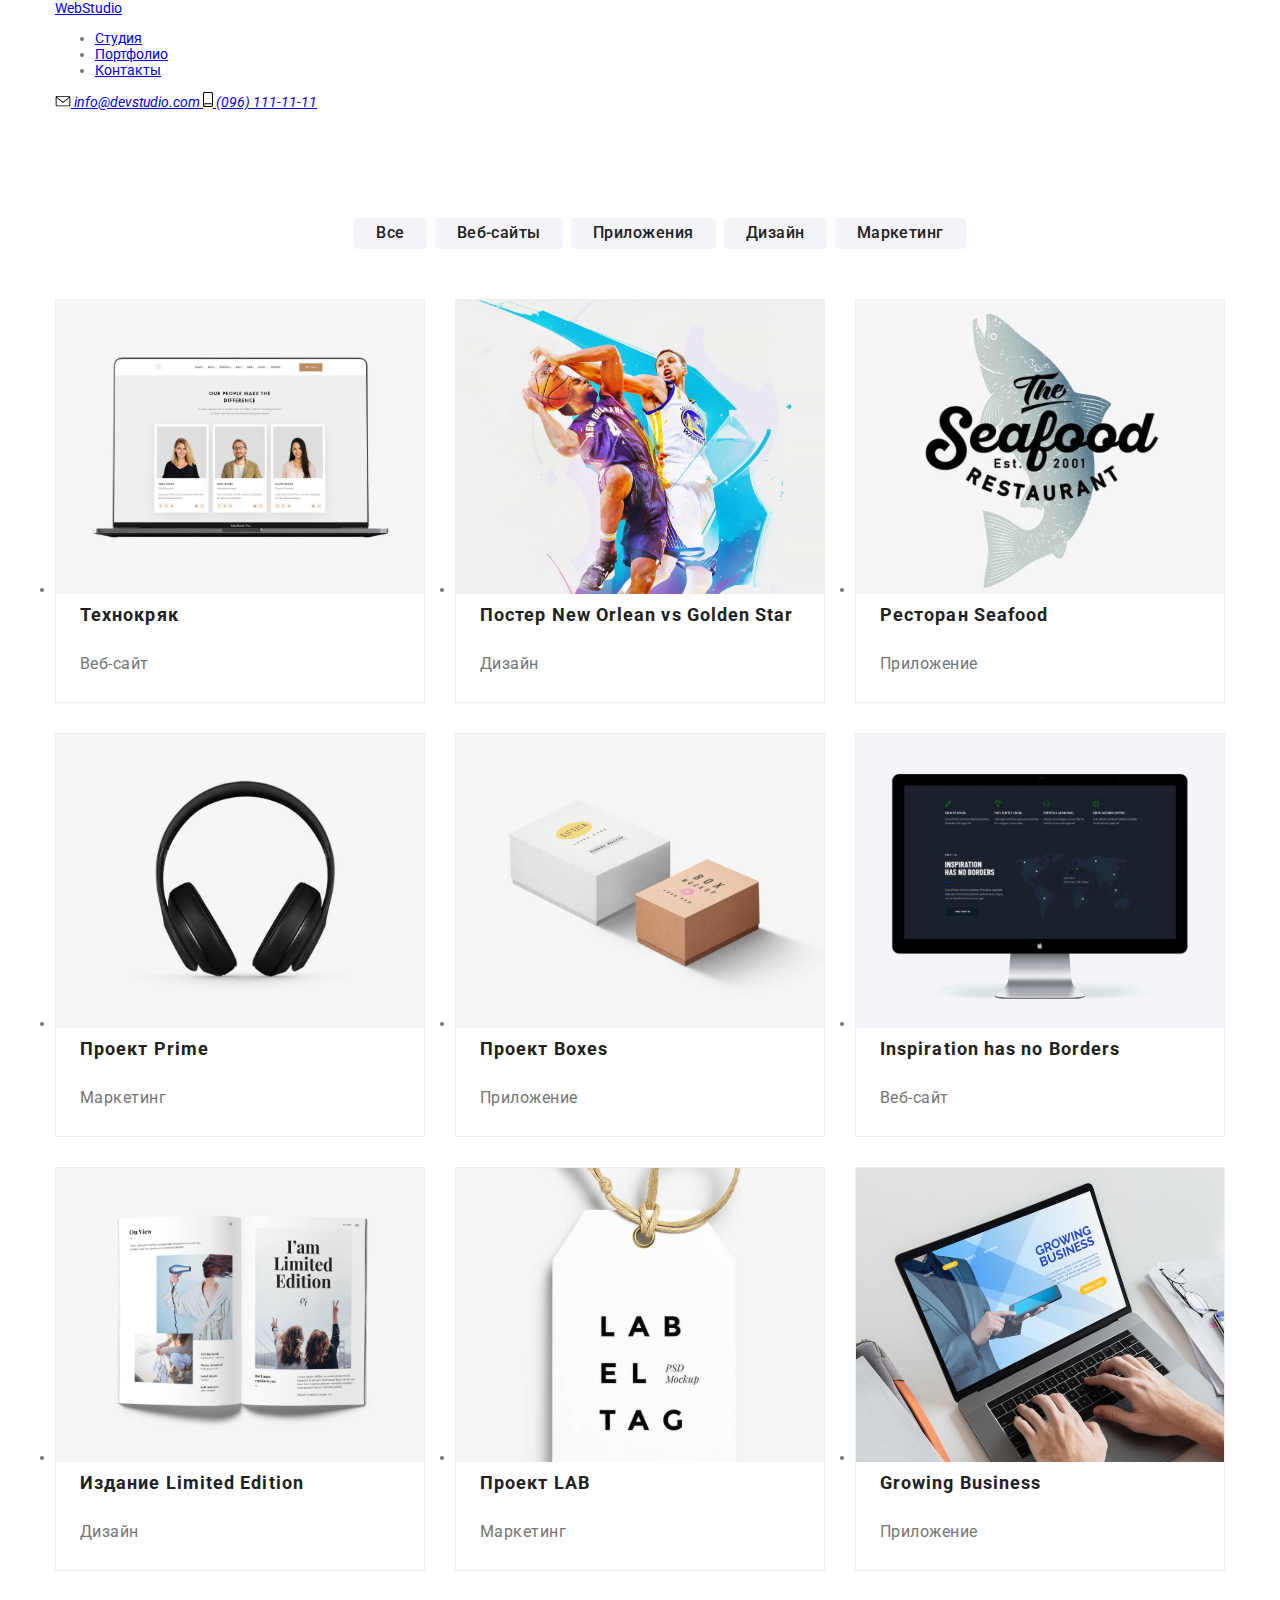
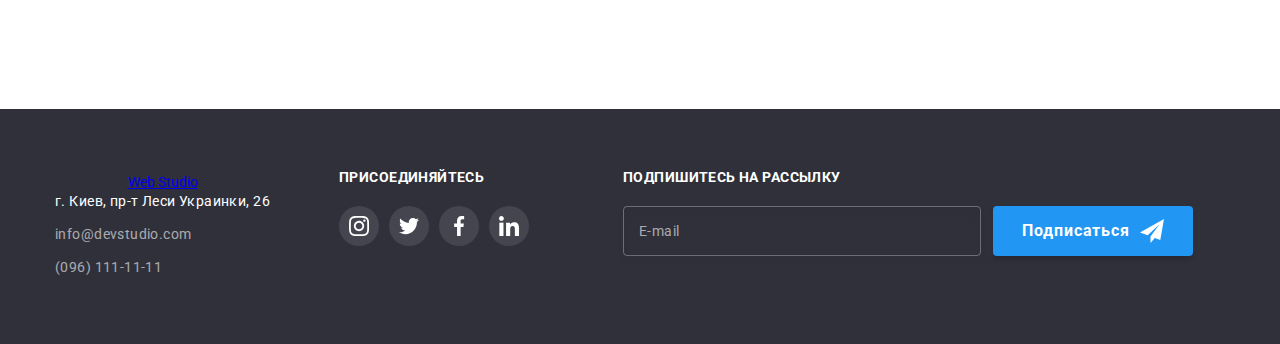
==== portfolio.html @ 99088b36 "homework 8" ====
<!DOCTYPE html>
<html lang="ru">
  <head>
    <meta charset="UTF-8" />
    <meta name="viewport" content="width=device-width, initial-scale=1.0" />
    <title lang="en">Web Studio</title>
    <link
      href="https://fonts.googleapis.com/css2?family=Raleway:wght@700&family=Roboto:wght@400;500;700;900&display=swap"
      rel="stylesheet"
    />
    <link rel="stylesheet" href="./css/normalize.css" />
    <link rel="stylesheet" href="./css/main.min.css" />
  </head>
  <body>
    <header class="header">
      <div class="container">
        <nav class="navigation">
          <a class="logo" href="./index.html" lang="en" aria-label="Логотип">
            <span class="logo-blue">Web</span>Studio
          </a>
          <ul class="navigation-list list">
            <li class="navigation-list-item">
              <a class="navigation-list-link link" href="./index.html"
                >Студия</a
              >
            </li>
            <li class="navigation-list-item">
              <a
                class="active navigation-list-link link"
                href="./portfolio.html"
                >Портфолио</a
              >
            </li>
            <li class="navigation-list-item">
              <a class="navigation-list-link link" href="#">Контакты</a>
            </li>
          </ul>
        </nav>
        <div class="header-utils">
          <address class="header-adress">
            <a class="header-email link" href="mailto:info@devstudio.com">
              <svg width="16" height="11">
                <use href="./img/sprite.svg#icon-email-hover"></use>
              </svg>
              info@devstudio.com
            </a>
            <a class="header-tel link" href="tel:+380961111111">
              <svg width="10" height="15">
                <use href="./img/sprite.svg#icon-smartphone"></use>
              </svg>
              (096) 111-11-11
            </a>
          </address>
        </div>
      </div>
    </header>
    <main>
      <section class="portfolio">
        <div class="container">
          <h1 hidden>Портфолио</h1>
          <ul class="button-portfolio-list">
            <li>
              <button class="button-portfolio" type="button">
                Все
              </button>
            </li>
            <li>
              <button class="button-portfolio" type="button">Веб-сайты</button>
            </li>
            <li>
              <button class="button-portfolio" type="button">Приложения</button>
            </li>
            <li>
              <button class="button-portfolio" type="button">Дизайн</button>
            </li>
            <li>
              <button class="button-portfolio" type="button">Маркетинг</button>
            </li>
          </ul>

          <!--Контентное изображение-->
          <ul class="portfolio-list list">
            <li>
              <a class="portfolio-item" href="">
                <div class="portfolio-item-img">
                  <img
                    src="./img/Portfolio_project/project_1.svg"
                    alt="Технокряк"
                  />
                  <div class="portfoli-item-text">
                    <p>
                      Технокряк это современная площадка распространения
                      коронавируса. Компании используют эту платформу для
                      цифрового шпионажа и атак на защищённые сервера
                      конкурентов.
                    </p>
                  </div>
                </div>
                <h2 class="portfolio-item-title">Технокряк</h2>
                <p class="portfoli-item-theme">Веб-сайт</p>
              </a>
            </li>
            <li>
              <a class="portfolio-item" href="">
                <div class="portfolio-item-img">
                  <img
                    src="./img/Portfolio_project/project_2.svg"
                    alt="Постер New Orlean vs Golden Star"
                  />
                  <div class="portfoli-item-text">
                    <p>
                      Lorem ipsum dolor sit amet consectetur adipisicing elit.
                      Quasi magnam autem minus, cumque saepe quibusdam
                      dignissimos esse necessitatibus id, minima eligendi?
                      Similique minima laudantium perferendis praesentium
                      accusantium animi repellat libero!
                    </p>
                  </div>
                </div>
                <h2 class="portfolio-item-title">
                  Постер <span lang="en">New Orlean vs Golden Star</span>
                </h2>
                <p class="portfoli-item-theme">Дизайн</p>
              </a>
            </li>
            <li>
              <a class="portfolio-item" href="">
                <div class="portfolio-item-img">
                  <img
                    src="./img/Portfolio_project/project_3.svg"
                    alt="Ресторан Seafood"
                  />
                  <div class="portfoli-item-text">
                    <p>
                      Lorem ipsum dolor sit amet consectetur adipisicing elit.
                      Culpa doloremque eos commodi accusantium. Accusantium
                      dignissimos, libero error incidunt, amet quae obcaecati
                      suscipit ex, doloribus earum voluptatibus alias ipsa
                      exercitationem tempore?
                    </p>
                  </div>
                </div>
                <h2 class="portfolio-item-title">
                  Ресторан <span lang="en">Seafood</span>
                </h2>
                <p class="portfoli-item-theme">Приложение</p>
              </a>
            </li>
            <li>
              <a class="portfolio-item" href="">
                <div class="portfolio-item-img">
                  <img
                    src="./img/Portfolio_project/project_4.svg"
                    alt="Проект Prime"
                  />
                  <div class="portfoli-item-text">
                    <p>
                      Lorem ipsum dolor sit amet consectetur adipisicing elit.
                      Culpa doloremque eos commodi accusantium. Accusantium
                      dignissimos, libero error incidunt, amet quae obcaecati
                      suscipit ex, doloribus earum voluptatibus alias ipsa
                      exercitationem tempore?
                    </p>
                  </div>
                </div>
                <h2 class="portfolio-item-title">
                  Проект <span lang="en">Prime</span>
                </h2>
                <p class="portfoli-item-theme">Маркетинг</p>
              </a>
            </li>
            <li>
              <a class="portfolio-item" href="">
                <div class="portfolio-item-img">
                  <img
                    src="./img/Portfolio_project/project_5.svg"
                    alt="Проект Boxes"
                  />
                  <div class="portfoli-item-text">
                    <p>
                      Lorem ipsum dolor sit amet consectetur adipisicing elit.
                      Culpa doloremque eos commodi accusantium. Accusantium
                      dignissimos, libero error incidunt, amet quae obcaecati
                      suscipit ex, doloribus earum voluptatibus alias ipsa
                      exercitationem tempore?
                    </p>
                  </div>
                </div>
                <h2 class="portfolio-item-title">
                  Проект <span lang="en">Boxes</span>
                </h2>
                <p class="portfoli-item-theme">Приложение</p>
              </a>
            </li>

            <li>
              <a class="portfolio-item" href="">
                <div class="portfolio-item-img">
                  <img
                    src="./img/Portfolio_project/project_6.svg"
                    alt="Inspiration has no Borders"
                  />
                  <div class="portfoli-item-text">
                    <p>
                      Lorem ipsum dolor sit amet consectetur adipisicing elit.
                      Culpa doloremque eos commodi accusantium. Accusantium
                      dignissimos, libero error incidunt, amet quae obcaecati
                      suscipit ex, doloribus earum voluptatibus alias ipsa
                      exercitationem tempore?
                    </p>
                  </div>
                </div>
                <h2 class="portfolio-item-title">
                  <span lang="en">Inspiration has no Borders</span>
                </h2>
                <p class="portfoli-item-theme">Веб-сайт</p>
              </a>
            </li>
            <li>
              <a class="portfolio-item" href="">
                <div class="portfolio-item-img">
                  <img
                    src="./img/Portfolio_project/project_7.svg"
                    alt="Издание Limited Edition"
                  />
                  <div class="portfoli-item-text">
                    <p>
                      Lorem ipsum dolor sit amet consectetur adipisicing elit.
                      Culpa doloremque eos commodi accusantium. Accusantium
                      dignissimos, libero error incidunt, amet quae obcaecati
                      suscipit ex, doloribus earum voluptatibus alias ipsa
                      exercitationem tempore?
                    </p>
                  </div>
                </div>
                <h2 class="portfolio-item-title">
                  Издание <span lang="en">Limited Edition</span>
                </h2>
                <p class="portfoli-item-theme">Дизайн</p>
              </a>
            </li>
            <li>
              <a class="portfolio-item" href="">
                <div class="portfolio-item-img">
                  <img
                    src="./img/Portfolio_project/project_8.svg"
                    alt="Проект LAB"
                  />
                  <div class="portfoli-item-text">
                    <p>
                      Lorem ipsum dolor sit amet consectetur adipisicing elit.
                      Culpa doloremque eos commodi accusantium. Accusantium
                      dignissimos, libero error incidunt, amet quae obcaecati
                      suscipit ex, doloribus earum voluptatibus alias ipsa
                      exercitationem tempore?
                    </p>
                  </div>
                </div>
                <h2 class="portfolio-item-title">
                  Проект <span lang="en">LAB</span>
                </h2>
                <p class="portfoli-item-theme">Маркетинг</p>
              </a>
            </li>
            <li>
              <a class="portfolio-item" href="">
                <div class="portfolio-item-img">
                  <img
                    src="./img/Portfolio_project/project_9.svg"
                    alt="Growing Business"
                  />
                  <div class="portfoli-item-text">
                    <p>
                      Lorem ipsum dolor sit amet consectetur adipisicing elit.
                      Culpa doloremque eos commodi accusantium. Accusantium
                      dignissimos, libero error incidunt, amet quae obcaecati
                      suscipit ex, doloribus earum voluptatibus alias ipsa
                      exercitationem tempore?
                    </p>
                  </div>
                </div>
                <h2 class="portfolio-item-title">
                  <span lang="en">Growing Business</span>
                </h2>
                <p class="portfoli-item-theme">Приложение</p>
              </a>
            </li>
          </ul>
        </div>
      </section>
    </main>
    <footer class="footer">
      <div class="footer-wrap">
        <div class="footer-list">
          <a class="logo logo-footer" href="/" lang="en"
            ><span class="logo-blue">Web</span> Studio</a
          >
          <address>
            <p class="footer-adress">г. Киев, пр-т Леси Украинки, 26</p>
            <a class="footer-email" href="mailto:info@devstudio.com"
              >info@devstudio.com</a
            >
            <a class="footer-tel" href="tel:+380961111111">(096) 111-11-11</a>
          </address>
        </div>
        <div>
          <b class="subscribe">присоединяйтесь</b>
          <ul class="social-icons social-icons-footer">
            <li>
              <a href="" lang="en">
                <svg width="20" height="20" class="social-icons-link">
                  <use href="./img/sprite.svg#icon-instagram"></use>
                </svg>
              </a>
            </li>
            <li>
              <a href="" lang="en">
                <svg width="20" height="20">
                  <use href="./img/sprite.svg#icon-twitter"></use>
                </svg>
              </a>
            </li>
            <li>
              <a href="" lang="en">
                <svg width="20" height="20">
                  <use href="./img/sprite.svg#icon-facebook"></use>
                </svg>
              </a>
            </li>
            <li>
              <a href="" lang="en">
                <svg width="20" height="20">
                  <use href="./img/sprite.svg#icon-linkedin"></use>
                </svg>
              </a>
            </li>
          </ul>
        </div>
        <div class="subscribe-form">
          <b class="subscribe-btn">Подпишитесь на рассылку</b>
          <form action="">
            <div class="subscribe-email">
              <input
                type="text"
                name="subscribe"
                id="subscribe-input"
                class="subscribe-input"
                placeholder=" "
                required
              />
              <label for="subscribe-input">
                E-mail
              </label>
            </div>
            <button class="blue-btn">
              Подписаться
              <svg width="24" height="24">
                <use href="./img/sprite.svg#icon-email-footer"></use>
              </svg>
            </button>
          </form>
        </div>
      </div>
    </footer>
  </body>
</html>
---- css/main.min.css ----
body{background-color:#fff;font-family:"Roboto",sans-serif;color:#757575;font-size:14px}a:hover,a:focus{color:#2196f3;transition:cubic-bezier(0.4, 0, 0.2, 1);transition-duration:250ms}.container{padding-left:15px;padding-right:15px}@media screen and (min-width: 480px){.container{width:480px;margin:0 auto;box-sizing:border-box}}@media screen and (min-width: 768px){.container{width:768}}@media screen and (min-width: 1200px){.container{width:1200px;padding-left:15px;padding-right:15px;box-sizing:border-box}}.backdrop{position:fixed;left:0;top:0;width:100%;height:100%;background-color:rgba(0,0,0,0.5);z-index:100;justify-content:center;display:flex;align-items:center;box-sizing:border-box}.modal-form{position:relative;width:528px;height:581px;display:flex;background:#ffffff;flex-direction:column;box-shadow:0px 1px 3px rgba(0,0,0,0.12),0px 1px 1px rgba(0,0,0,0.14),0px 2px 1px rgba(0,0,0,0.2);border-radius:4px;padding:40px;box-sizing:border-box}.modal-form-title{font-family:"Roboto",sans-serif;font-size:20px;line-height:23px;text-align:center;letter-spacing:0.03em;margin-bottom:30px}.modal-form-message{resize:none}.is-hidden{opacity:0;visibility:hidden;pointer-events:none}.modal-close-btn{position:absolute;width:30px;height:30px;left:490px;bottom:543px;box-sizing:border-box;background:#ffffff;border-radius:50%;border:1px solid rgba(0,0,0,0.1);display:flex;align-items:center;justify-content:center;background-color:#fff}.modal-close-btn:hover svg use{fill:#2196f3}.modal-form-input-wrapper{position:relative;margin-bottom:28px}.modal-form-label{position:absolute;top:50%;left:0;transform:translateY(-50%);transition:cubic-bezier(0.4, 0, 0.2, 1);transition-duration:250ms;padding-left:42px}.modal-form-label-message{top:0;transform:translateY(12px)}.modal-form-message{height:120px;width:100%;padding-left:16px;padding-top:12px;display:block;font-family:"Roboto",sans-serif;font-size:14px;line-height:16px;letter-spacing:0.01em;border:1px solid rgba(33,33,33,0.2);box-sizing:border-box;border-radius:4px;resize:none}.modal-form-input{width:448px;height:40px;display:block;width:100%;font-family:"Roboto",sans-serif;font-size:14px;line-height:16px;letter-spacing:0.01em;border:1px solid rgba(33,33,33,0.2);box-sizing:border-box;border-radius:4px;padding-left:42px}.modal-form-message:focus::placeholder{color:#2196f3}.modal-form-input:focus,.modal-form-message:focus,.modal-form-input:not(:placeholder-shown),.modal-form-message:not(:placeholder-shown){outline:none;border-color:#2196f3}.modal-form-input:focus+.modal-form-label,.modal-form-input:not(:placeholder-shown)+.modal-form-label{transform:translateY(-40px);color:#2196f3;font-size:12px;line-height:14px;padding-left:12px}.modal-form-message:focus+.modal-form-label,.modal-form-message:not(:placeholder-shown)+.modal-form-label-message{transform:translateY(-20px);color:#2196f3;font-size:12px;line-height:14px;padding-left:12px}.modal-form-option-span{font-size:14px;line-height:24px;letter-spacing:0.03em;line-height:normal}.modal-form-option-span a{color:#2196f3}.modal-form-option-lable{display:flex;align-items:center;justify-content:center;margin-bottom:30px}.modal-form-checkbox{visibility:hidden}.modal-form-checkbox+.icon{width:16px;height:15px;margin-right:7px;background-color:#fff;border:2px solid #212121;box-shadow:0px 4px 4px rgba(0,0,0,0.25);border-radius:4px}.modal-form-checkbox:checked+.icon{background-image:url(../img/check.svg);background-color:#2196f3;background-size:contain;border:2px solid transparent}.modal-form-btn{display:block;margin:0 auto;width:200px;height:50px;background-color:#2196f3;border-radius:4px;border:none;color:#ffffff;box-shadow:0px 4px 4px rgba(0,0,0,0.15);outline:none;letter-spacing:0.06em;font-size:16px;line-height:30px}.modal-form-btn:hover{background:#188ce8;transition:cubic-bezier(0.4, 0, 0.2, 1);transition-duration:250ms}.modal-svg{position:absolute;top:50%;left:16px;transform:translateY(-50%);display:inline-block}.modal-form-input:focus ~ svg.modal-svg,.modal-form-input:not(:placeholder-shown) ~ svg.modal-svg,.modal-svg:hover,.modal-svg:focus{fill:#188ce8;transition:cubic-bezier(0.4, 0, 0.2, 1);transition-duration:250ms}.subscribe-form form{display:flex;align-items:center;margin-top:20px}.subscribe-email{position:relative}.subscribe-input{height:50px;width:358px;display:block;font-family:"Roboto",sans-serif;font-size:14px;line-height:16px;letter-spacing:0.01em;padding-left:16px;border:1px solid rgba(255,255,255,0.3);box-sizing:border-box;filter:drop-shadow(0px 4px 4px rgba(0,0,0,0.15));border-radius:4px;background:transparent;margin-right:12px;color:#fff}.subscribe-input+label{position:absolute;top:50%;left:0;transform:translateY(-50%);transition:cubic-bezier(0.4, 0, 0.2, 1);transition-duration:250ms;padding-left:16px;letter-spacing:0.03em;color:rgba(255,255,255,0.6)}.subscribe-input:focus+label,.subscribe-input:not(:placeholder-shown)+label,.modal-form-message:focus::placeholder{transform:translateY(-45px);color:#fff;font-size:12px;line-height:14px;padding-left:12px}.subscribe-form .blue-btn{display:flex;justify-content:center;align-items:center;font-size:16px}.subscribe-form .blue-btn svg{margin-left:10px}.modal-form-message:focus,.modal-form-message:not(:placeholder-shown){outline:none;border-bottom-color:#2196f3}.modal-form-message:focus::placeholder{color:#2196f3}.menu-wrapper{display:none}.button-portfolio{font-style:normal;font-weight:500;font-size:16px;line-height:1.16;text-align:center;letter-spacing:0.03em;color:#212121;background:#f5f4fa;border-radius:4px;border:0;padding:6px 22px;display:block}.button-portfolio-list{align-items:center;display:flex;justify-content:center;list-style:none}.button-portfolio-list li:not(:last-child) .button-portfolio{margin-right:8px}.button-portfolio:hover,.button-portfolio:focus{background:#2196f3;box-shadow:0px 2px 2px rgba(0,0,0,0.12),0px 1px 2px rgba(0,0,0,0.08),0px 3px 1px rgba(0,0,0,0.1);border-radius:4px;color:#fff;transition:cubic-bezier(0.4, 0, 0.2, 1);transition-duration:250ms}.portfolio-item{text-decoration:none;height:100%}.portfolio-item-title{font-style:normal;font-weight:bold;font-size:18px;line-height:2;letter-spacing:0.06em;color:#212121;text-align:left;padding:0 24px;margin-bottom:0}.portfoli-item-theme{font-style:normal;font-weight:normal;font-size:16px;line-height:1.87;letter-spacing:0.03em;color:#757575;padding:0 24px}.portfolio{padding:94px 0}.button-portfolio-list{margin-bottom:50px}.portfolio-list{align-items:flex-start;display:flex;flex-wrap:wrap;padding:0}.portfolio-list li{width:370px;height:404px;margin-right:30px;margin-bottom:30px;border:1px solid #eeeeee;box-sizing:border-box}.portfolio-list li:nth-child(3n){margin-right:0px}.portfolio-list li:hover,.portfolio-list li:focus{box-shadow:1px 4px 6px rgba(0,0,0,0.16),0px 4px 4px rgba(0,0,0,0.06),0px 1px 1px rgba(0,0,0,0.12);transition:background-color 2s cubic-bezier(0.4, 0, 0.2, 1);transition-duration:250ms}.portfoli-item-text{font-size:18px;background:rgba(33,150,243,0.9);color:#ffffff;line-height:28px;width:100%;height:100%;position:absolute;top:100%;left:0px;letter-spacing:0.03em;font-style:normal;font-weight:normal;align-items:center;display:flex;padding:63px 24px 63px 24px;box-sizing:border-box;transition:top 2s cubic-bezier(0.4, 0, 0.2, 1);transition-duration:250ms}.portfolio-item-img{position:relative;overflow:hidden}.portfolio-item:hover .portfoli-item-text{top:0}h1{font-style:normal;font-weight:900;font-size:44px;line-height:1.36;text-align:center;letter-spacing:0.06em;text-transform:uppercase;color:#fff;margin:30px 0}.hero-bg{max-width:1600px;background-image:linear-gradient(rgba(47,48,58,0.8), rgba(47,48,58,0.8)),url("../img/hero/bg.jpg");background-color:#212121;background-repeat:no-repeat;background-size:cover;margin-left:auto;margin-right:auto}.hero-text{display:flex;padding:189px 0;flex-grow:1;justify-content:center;align-items:center;flex-direction:column;box-sizing:border-box}.blue-btn{background:#2196f3;box-shadow:0px 4px 4px rgba(0,0,0,0.15);border-radius:4px;font-style:normal;font-weight:bold;font-size:16px;line-height:1.87;text-align:center;letter-spacing:0.06em;color:#fff;width:200px;height:50px;border:none;margin:0 auto;display:block;cursor:pointer}.blue-btn-hero:hover{background:#188ce8;transition:cubic-bezier(0.4, 0, 0.2, 1);transition-duration:250ms}h2{font-style:normal;font-weight:bold;font-size:36px;line-height:1.16;text-align:center;letter-spacing:0.03em;color:#212121;margin-bottom:50px;margin-top:0}.about-us{padding:94px 0 0 0}.about-us-list{display:flex;flex-direction:row;justify-content:space-between;padding:0}.about-us-list li{width:270px}.about-us-list-img{background:#f5f4fa;border-radius:4px;height:120px;width:100%;display:flex;justify-content:center;align-items:center}.about-us-list-title{margin-top:30px;font-style:normal;font-weight:bold;font-size:14px;line-height:1.33;letter-spacing:0.03em;text-transform:uppercase;color:#212121}.about-us-list-description{font-style:normal;font-weight:normal;font-size:14px;line-height:1.71;letter-spacing:0.03em;color:#757575}.services{padding:94px 0 0 0}.services-list{display:flex;flex-direction:row;justify-content:space-between;padding-bottom:110px}.services-list li{position:relative;justify-content:center;align-items:center;display:flex}.services-list-img{border-radius:4px;width:100%;display:flex}.services-text{font-style:normal;font-weight:bold;font-size:14px;line-height:1.14;text-align:center;letter-spacing:0.03em;text-transform:uppercase;color:#fff;background:rgba(47,48,58,0.8);width:370px;height:70px;position:absolute;bottom:0px;left:0px;margin:0px;align-items:center;display:flex;justify-content:center}.services-list li:not(:last-child){margin-right:30px}.our-team{width:1170px;margin:0 auto}.our-team-background{background-color:#f5f4fa;padding:94px 0 94px 0}.our-team-list li:not(:last-child){margin-right:30px}.our-team-list{display:flex;flex-direction:row;padding:0}.our-team-list li{background:#fff;box-shadow:0px 2px 1px rgba(0,0,0,0.2),0px 1px 1px rgba(0,0,0,0.14),0px 1px 3px rgba(0,0,0,0.12);border-radius:0px 0px 4px 4px}.our-teame-name{font-style:normal;font-weight:500;font-size:16px;line-height:1.18;text-align:center;letter-spacing:0.03em;color:#212121}.our-team-position{font-style:normal;font-weight:normal;font-size:16px;line-height:1.18;text-align:center;letter-spacing:0.03em;color:#757575}.social-icons{list-style:none;display:flex;padding:0;justify-content:center}.social-icons li{box-shadow:none}.social-icons li:not(:last-child){margin:0 10px 24px 0}.social-icons li a{width:40px;height:40px;align-items:center;display:flex;justify-content:center;border-radius:50%}.social-icons li a:hover,.social-icons li a:focus{background:#2196f3;transition:cubic-bezier(0.4, 0, 0.2, 1);transition-duration:250ms}.social-icons,.social-icons-team li a svg{fill:#afb1b8}.social-icons li a:hover svg,.social-icons li a:focus svg{fill:#fff;transition:cubic-bezier(0.4, 0, 0.2, 1);transition-duration:250ms}.clients{padding:94px 0 94px 0}.clients-list{margin-top:50px;align-items:center;display:flex;justify-content:center;list-style:none;padding:0}.clients-list li a{border:1px solid #afb1b8;box-sizing:border-box;border-radius:4px;align-items:center;display:flex;justify-content:center;width:170px;height:90px}.clients-list li:not(:last-child){margin-right:30px}.clients-list li a svg{fill:#afb1b8}.clients-list li a:hover svg,.clients-list li a:focus svg{fill:#2196f3;transition:cubic-bezier(0.4, 0, 0.2, 1);transition-duration:250ms}.clients-list li a:hover,.clients-list li a:focus{border:1px solid #2196f3;transition:cubic-bezier(0.4, 0, 0.2, 1);transition-duration:250ms}.footer{background:#2f303a}.footer-wrap{width:1170px;margin:0 auto;display:flex;padding:60px 0}.footer-list{align-items:center;display:flex;justify-content:center;flex-direction:column;margin-right:69px}.footer-adress{font-style:normal;font-weight:normal;font-size:14px;line-height:1.71;letter-spacing:0.03em;color:#fff;margin-top:0;margin-bottom:9px}.footer-email{margin-bottom:9px}.footer-email,.footer-tel{display:block;font-style:normal;font-weight:normal;font-size:14px;line-height:1.71;letter-spacing:0.03em;color:rgba(255,255,255,0.6);text-decoration:none}.subscribe{font-style:normal;font-weight:bold;font-size:14px;line-height:1.14;letter-spacing:0.03em;text-transform:uppercase;color:#fff}.subscribe-btn{font-style:normal;font-weight:bold;font-size:14px;line-height:1.14;letter-spacing:0.03em;text-transform:uppercase;color:#fff}.subscribe-form{margin-left:94px}.social-icons-footer li a{width:40px;height:40px;align-items:center;display:flex;justify-content:center;border-radius:50%;background:rgba(255,255,255,0.1)}.social-icons-footer{margin-top:20px}.social-icons-footer li a svg{fill:#fff}
/*# sourceMappingURL=main.min.css.map */
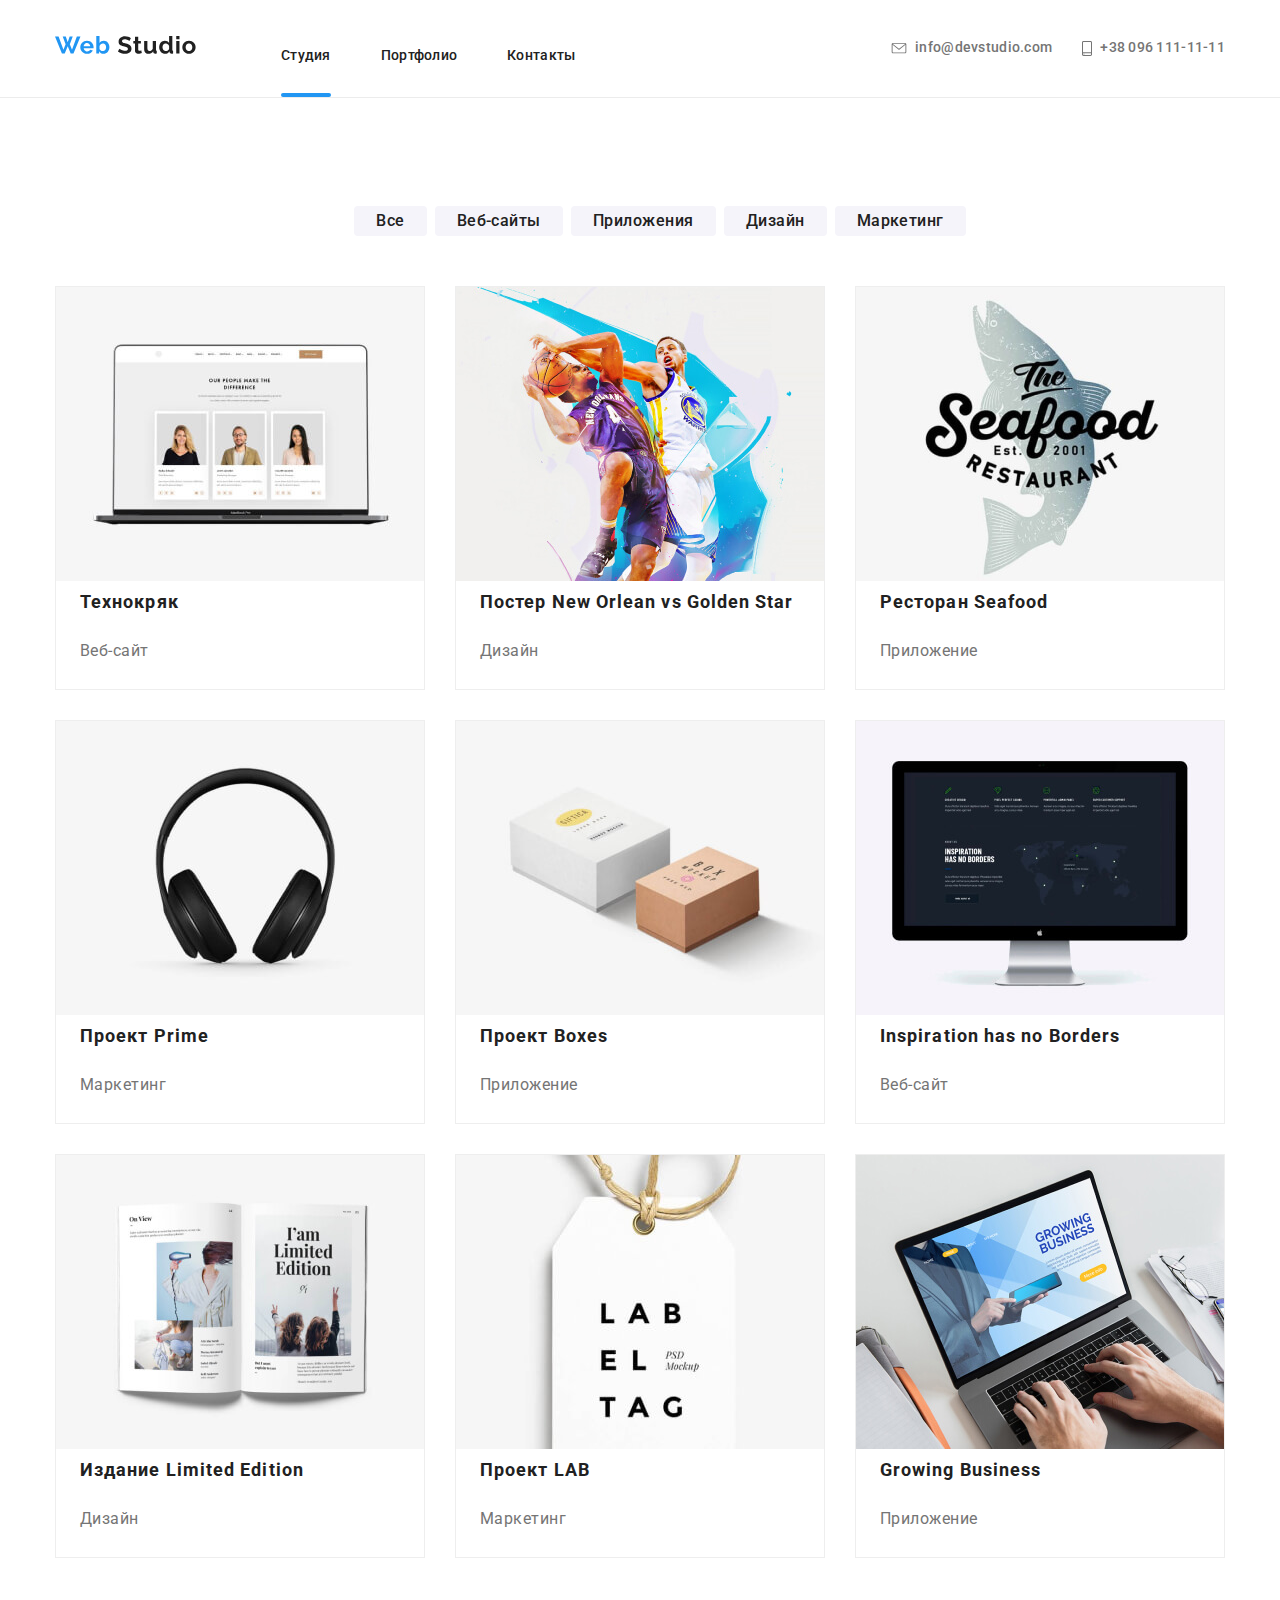
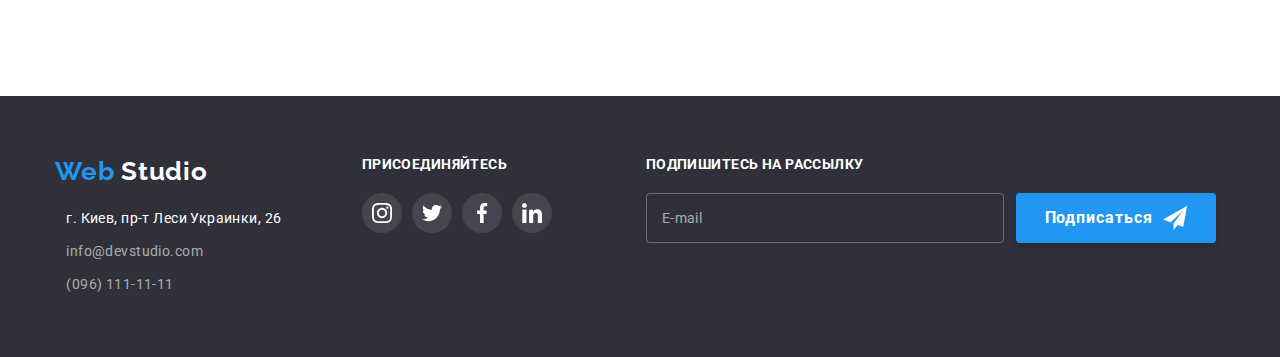
==== commit 7aa3734e: "hw 8/12" ====
--- a/portfolio.html
+++ b/portfolio.html
@@ -13,21 +13,29 @@
   </head>
   <body>
     <header class="header">
-      <div class="container">
-        <nav class="navigation">
-          <a class="logo" href="./index.html" lang="en" aria-label="Логотип">
-            <span class="logo-blue">Web</span>Studio
-          </a>
+      <div class="container header-container">
+        <a class="logo" href="./index.html" lang="en" aria-label="Логотип">
+          <svg width="141" height="28">
+            <use class="logo" href="./img/sprite.svg#logo"></use>
+          </svg>
+        </a>
+        <button type="button" class="menu-button" aria-expanded="false" aria-controls="menu-wrapper" data-menu-button>
+         
+          <svg width="24" height="24"> 
+            <use class="icon-burger" href="./img/sprite.svg#burger"></use>
+            <use class="icon-close" href="./img/sprite.svg#close-mob-vers"></use>
+        </svg>
+        </button>
+        <div class="menu-wrapper" data-menu>
+          <nav class="navigation">
           <ul class="navigation-list list">
             <li class="navigation-list-item">
-              <a class="navigation-list-link link" href="./index.html"
+              <a class="active navigation-list-link link" href="./index.html"
                 >Студия</a
               >
             </li>
             <li class="navigation-list-item">
-              <a
-                class="active navigation-list-link link"
-                href="./portfolio.html"
+              <a class="navigation-list-link link" href="./portfolio.html"
                 >Портфолио</a
               >
             </li>
@@ -39,18 +47,19 @@
         <div class="header-utils">
           <address class="header-adress">
             <a class="header-email link" href="mailto:info@devstudio.com">
-              <svg width="16" height="11">
+              <svg width="16" height="11" fill='#757575'>
                 <use href="./img/sprite.svg#icon-email-hover"></use>
               </svg>
               info@devstudio.com
             </a>
             <a class="header-tel link" href="tel:+380961111111">
-              <svg width="10" height="15">
+              <svg width="10" height="15" fill='#757575'>
                 <use href="./img/sprite.svg#icon-smartphone"></use>
               </svg>
-              (096) 111-11-11
+              +38 096 111-11-11
             </a>
           </address>
+          </div>
         </div>
       </div>
     </header>
@@ -83,10 +92,18 @@
             <li>
               <a class="portfolio-item" href="">
                 <div class="portfolio-item-img">
+                  <picture>
+                      <source srcset="./img/Portfolio_project/desctop/desctop1.jpg 1x, ./img/Portfolio_project/desctop/desctop1_2x.jpg 2x" media="(min-width: 1200px)">
+                      <source srcset="./img/Portfolio_project/tablet/tablet1.jpg 1x, ./img/Portfolio_project/tablet/tablet1_2x.jpg 2x" media="(min-width: 768px)">
+                      <source srcset="./img/Portfolio_project/mobile/mobile1.jpg 1x, ./img/Portfolio_project/mobile/mobile1_2x.jpg 2x" media="(min-width: 320px)">
                   <img
-                    src="./img/Portfolio_project/project_1.svg"
+                  src="./img/Portfolio_project/mobile/mobile1.jpg"
+                  alt="Технокряк"/>
+              </picture>
+                  <!-- <img
+                    src="./img/Portfolio_project/mobile/mobile1.jpg"
                     alt="Технокряк"
-                  />
+                  /> -->
                   <div class="portfoli-item-text">
                     <p>
                       Технокряк это современная площадка распространения
@@ -103,10 +120,18 @@
             <li>
               <a class="portfolio-item" href="">
                 <div class="portfolio-item-img">
-                  <img
+                  <picture>
+                    <source srcset="./img/Portfolio_project/desctop/desctop2.jpg 1x, ./img/Portfolio_project/desctop/desctop2_2x.jpg 2x" media="(min-width: 1200px)">
+                    <source srcset="./img/Portfolio_project/tablet/tablet2.jpg 1x, ./img/Portfolio_project/tablet/tablet2_2x.jpg 2x" media="(min-width: 768px)">
+                    <source srcset="./img/Portfolio_project/mobile/mobile2.jpg 1x, ./img/Portfolio_project/mobile/mobile2_2x.jpg 2x" media="(min-width: 320px)">
+                <img
+                src="./img/Portfolio_project/mobile/mobile2.jpg"
+                alt="Постер New Orlean vs Golden Star"/>
+                  </picture>
+                  <!-- <img
                     src="./img/Portfolio_project/project_2.svg"
                     alt="Постер New Orlean vs Golden Star"
-                  />
+                  /> -->
                   <div class="portfoli-item-text">
                     <p>
                       Lorem ipsum dolor sit amet consectetur adipisicing elit.
@@ -126,10 +151,18 @@
             <li>
               <a class="portfolio-item" href="">
                 <div class="portfolio-item-img">
-                  <img
+                  <picture>
+                    <source srcset="./img/Portfolio_project/desctop/desctop3.jpg 1x, ./img/Portfolio_project/desctop/desctop3_2x.jpg 2x" media="(min-width: 1200px)">
+                    <source srcset="./img/Portfolio_project/tablet/tablet3.jpg 1x, ./img/Portfolio_project/tablet/tablet3_2x.jpg 2x" media="(min-width: 768px)">
+                    <source srcset="./img/Portfolio_project/mobile/mobile3.jpg 1x, ./img/Portfolio_project/mobile/mobile3_2x.jpg 2x" media="(min-width: 320px)">
+                <img
+                src="./img/Portfolio_project/mobile/mobile3.jpg"
+                alt="Постер New Orlean vs Golden Star"/>
+            </picture>
+                  <!-- <img
                     src="./img/Portfolio_project/project_3.svg"
                     alt="Ресторан Seafood"
-                  />
+                  /> -->
                   <div class="portfoli-item-text">
                     <p>
                       Lorem ipsum dolor sit amet consectetur adipisicing elit.
@@ -149,10 +182,18 @@
             <li>
               <a class="portfolio-item" href="">
                 <div class="portfolio-item-img">
-                  <img
+                  <picture>
+                    <source srcset="./img/Portfolio_project/desctop/desctop4.jpg 1x, ./img/Portfolio_project/desctop/desctop4_2x.jpg 2x" media="(min-width: 1200px)">
+                    <source srcset="./img/Portfolio_project/tablet/tablet4.jpg 1x, ./img/Portfolio_project/tablet/tablet4_2x.jpg 2x" media="(min-width: 768px)">
+                    <source srcset="./img/Portfolio_project/mobile/mobile4.jpg 1x, ./img/Portfolio_project/mobile/mobile4_2x.jpg 2x" media="(min-width: 320px)">
+                <img
+                src="./img/Portfolio_project/mobile/mobile4.jpg"
+                alt="Проект Prime"/>
+            </picture>
+                  <!-- <img
                     src="./img/Portfolio_project/project_4.svg"
                     alt="Проект Prime"
-                  />
+                  /> -->
                   <div class="portfoli-item-text">
                     <p>
                       Lorem ipsum dolor sit amet consectetur adipisicing elit.
@@ -172,10 +213,18 @@
             <li>
               <a class="portfolio-item" href="">
                 <div class="portfolio-item-img">
-                  <img
+                  <picture>
+                    <source srcset="./img/Portfolio_project/desctop/desctop5.jpg 1x, ./img/Portfolio_project/desctop/desctop5_2x.jpg 2x" media="(min-width: 1200px)">
+                    <source srcset="./img/Portfolio_project/tablet/tablet5.jpg 1x, ./img/Portfolio_project/tablet/tablet5_2x.jpg 2x" media="(min-width: 768px)">
+                    <source srcset="./img/Portfolio_project/mobile/mobile5.jpg 1x, ./img/Portfolio_project/mobile/mobile5_2x.jpg 2x" media="(min-width: 320px)">
+                <img
+                src="./img/Portfolio_project/mobile/mobile5.jpg"
+                alt="Проект Boxes"/>
+            </picture>
+                  <!-- <img
                     src="./img/Portfolio_project/project_5.svg"
                     alt="Проект Boxes"
-                  />
+                  /> -->
                   <div class="portfoli-item-text">
                     <p>
                       Lorem ipsum dolor sit amet consectetur adipisicing elit.
@@ -196,10 +245,18 @@
             <li>
               <a class="portfolio-item" href="">
                 <div class="portfolio-item-img">
-                  <img
+                  <picture>
+                    <source srcset="./img/Portfolio_project/desctop/desctop6.jpg 1x, ./img/Portfolio_project/desctop/desctop6_2x.jpg 2x" media="(min-width: 1200px)">
+                    <source srcset="./img/Portfolio_project/tablet/tablet6.jpg 1x, ./img/Portfolio_project/tablet/tablet6_2x.jpg 2x" media="(min-width: 768px)">
+                    <source srcset="./img/Portfolio_project/mobile/mobile6.jpg 1x, ./img/Portfolio_project/mobile/mobile6_2x.jpg 2x" media="(min-width: 320px)">
+                <img
+                src="./img/Portfolio_project/mobile/mobile6.jpg"
+                alt="Inspiration has no Borders"/>
+            </picture>
+                  <!-- <img
                     src="./img/Portfolio_project/project_6.svg"
                     alt="Inspiration has no Borders"
-                  />
+                  /> -->
                   <div class="portfoli-item-text">
                     <p>
                       Lorem ipsum dolor sit amet consectetur adipisicing elit.
@@ -219,10 +276,18 @@
             <li>
               <a class="portfolio-item" href="">
                 <div class="portfolio-item-img">
-                  <img
+                  <picture>
+                    <source srcset="./img/Portfolio_project/desctop/desctop7.jpg 1x, ./img/Portfolio_project/desctop/desctop7_2x.jpg 2x" media="(min-width: 1200px)">
+                    <source srcset="./img/Portfolio_project/tablet/tablet7.jpg 1x, ./img/Portfolio_project/tablet/tablet7_2x.jpg 2x" media="(min-width: 768px)">
+                    <source srcset="./img/Portfolio_project/mobile/mobile7.jpg 1x, ./img/Portfolio_project/mobile/mobile7_2x.jpg 2x" media="(min-width: 320px)">
+                <img
+                src="./img/Portfolio_project/mobile/mobile7.jpg"
+                alt="Издание Limited Edition"/>
+            </picture>
+                  <!-- <img
                     src="./img/Portfolio_project/project_7.svg"
                     alt="Издание Limited Edition"
-                  />
+                  /> -->
                   <div class="portfoli-item-text">
                     <p>
                       Lorem ipsum dolor sit amet consectetur adipisicing elit.
@@ -242,10 +307,18 @@
             <li>
               <a class="portfolio-item" href="">
                 <div class="portfolio-item-img">
-                  <img
+                  <picture>
+                    <source srcset="./img/Portfolio_project/desctop/desctop8.jpg 1x, ./img/Portfolio_project/desctop/desctop8_2x.jpg 2x" media="(min-width: 1200px)">
+                    <source srcset="./img/Portfolio_project/tablet/tablet8.jpg 1x, ./img/Portfolio_project/tablet/tablet8_2x.jpg 2x" media="(min-width: 768px)">
+                    <source srcset="./img/Portfolio_project/mobile/mobile8.jpg 1x, ./img/Portfolio_project/mobile/mobile8_2x.jpg 2x" media="(min-width: 320px)">
+                <img
+                src="./img/Portfolio_project/mobile/mobile8.jpg"
+                alt="Издание Limited Edition"/>
+            </picture>
+                  <!-- <img
                     src="./img/Portfolio_project/project_8.svg"
                     alt="Проект LAB"
-                  />
+                  /> -->
                   <div class="portfoli-item-text">
                     <p>
                       Lorem ipsum dolor sit amet consectetur adipisicing elit.
@@ -265,10 +338,18 @@
             <li>
               <a class="portfolio-item" href="">
                 <div class="portfolio-item-img">
-                  <img
+                  <picture>
+                    <source srcset="./img/Portfolio_project/desctop/desctop9.jpg 1x, ./img/Portfolio_project/desctop/desctop9_2x.jpg 2x" media="(min-width: 1200px)">
+                    <source srcset="./img/Portfolio_project/tablet/tablet9.jpg 1x, ./img/Portfolio_project/tablet/tablet9_2x.jpg 2x" media="(min-width: 768px)">
+                    <source srcset="./img/Portfolio_project/mobile/mobile9.jpg 1x, ./img/Portfolio_project/mobile/mobile9_2x.jpg 2x" media="(min-width: 320px)">
+                <img
+                src="./img/Portfolio_project/mobile/mobile9.jpg"
+                alt="Growing Business"/>
+            </picture>
+                  <!-- <img
                     src="./img/Portfolio_project/project_9.svg"
                     alt="Growing Business"
-                  />
+                  /> -->
                   <div class="portfoli-item-text">
                     <p>
                       Lorem ipsum dolor sit amet consectetur adipisicing elit.
@@ -291,76 +372,121 @@
     </main>
     <footer class="footer">
       <div class="footer-wrap">
-        <div class="footer-list">
-          <a class="logo logo-footer" href="/" lang="en"
-            ><span class="logo-blue">Web</span> Studio</a
-          >
-          <address>
-            <p class="footer-adress">г. Киев, пр-т Леси Украинки, 26</p>
-            <a class="footer-email" href="mailto:info@devstudio.com"
-              >info@devstudio.com</a
+          <div class="footer-list">
+            
+            <a class="logo logo-footer" href="/" lang="en"
+              ><span class="logo-blue">Web</span> Studio</a
             >
-            <a class="footer-tel" href="tel:+380961111111">(096) 111-11-11</a>
-          </address>
-        </div>
-        <div>
-          <b class="subscribe">присоединяйтесь</b>
-          <ul class="social-icons social-icons-footer">
-            <li>
-              <a href="" lang="en">
-                <svg width="20" height="20" class="social-icons-link">
-                  <use href="./img/sprite.svg#icon-instagram"></use>
-                </svg>
-              </a>
-            </li>
-            <li>
-              <a href="" lang="en">
-                <svg width="20" height="20">
-                  <use href="./img/sprite.svg#icon-twitter"></use>
-                </svg>
-              </a>
-            </li>
-            <li>
-              <a href="" lang="en">
-                <svg width="20" height="20">
-                  <use href="./img/sprite.svg#icon-facebook"></use>
-                </svg>
-              </a>
-            </li>
-            <li>
-              <a href="" lang="en">
-                <svg width="20" height="20">
-                  <use href="./img/sprite.svg#icon-linkedin"></use>
-                </svg>
-              </a>
-            </li>
-          </ul>
-        </div>
+            <address>
+              <p class="footer-adress">г. Киев, пр-т Леси Украинки, 26</p>
+              <a class="footer-email" href="mailto:info@devstudio.com"
+                >info@devstudio.com</a
+              >
+              <a class="footer-tel" href="tel:+380961111111">(096) 111-11-11</a>
+            </address>
+          </div>
+          <div class="social-subscribe">
+            <b class="subscribe">присоединяйтесь</b>
+            <ul class="social-icons social-icons-footer">
+              <li>
+                <a href="" lang="en">
+                  <svg width="20" height="20" class="social-icons-link">
+                    <use href="./img/sprite.svg#icon-instagram"></use>
+                  </svg>
+                </a>
+              </li>
+              <li>
+                <a href="" lang="en">
+                  <svg width="20" height="20">
+                    <use href="./img/sprite.svg#icon-twitter"></use>
+                  </svg>
+                </a>
+              </li>
+              <li>
+                <a href="" lang="en">
+                  <svg width="20" height="20">
+                    <use href="./img/sprite.svg#icon-facebook"></use>
+                  </svg>
+                </a>
+              </li>
+              <li>
+                <a href="" lang="en">
+                  <svg width="20" height="20">
+                    <use href="./img/sprite.svg#icon-linkedin"></use>
+                  </svg>
+                </a>
+              </li>
+            </ul>
+          </div>
+
         <div class="subscribe-form">
           <b class="subscribe-btn">Подпишитесь на рассылку</b>
-          <form action="">
-            <div class="subscribe-email">
-              <input
-                type="text"
-                name="subscribe"
-                id="subscribe-input"
-                class="subscribe-input"
-                placeholder=" "
-                required
-              />
-              <label for="subscribe-input">
-                E-mail
-              </label>
-            </div>
-            <button class="blue-btn">
-              Подписаться
-              <svg width="24" height="24">
-                <use href="./img/sprite.svg#icon-email-footer"></use>
-              </svg>
-            </button>
-          </form>
+            <form action="">
+              <div class="subscribe-email">
+                <input type="text" name="subscribe" id="subscribe-input" class="subscribe-input" placeholder=" " required />
+                 <label for="subscribe-input">
+                   E-mail
+                 </label>
+               </div>
+                  <button class="blue-btn">
+                    Подписаться
+                      <svg width="24" height="24">
+                      <use href="./img/sprite.svg#icon-email-footer"></use>
+                    </svg>
+                  </button>
+             
+            </form>
         </div>
       </div>
-    </footer>
+    </footer> 
+
+    <div data-modal class="backdrop is-hidden">
+      <form action="#" class="modal-form">
+        <div>
+          <button data-modal-close class="modal-close-btn">
+            <svg width="11" height="11" class="close-btn">
+              <use href="./img/sprite.svg#close-btn"></use>
+            </svg>
+          </button>
+        </div>
+        <h2 class="modal-form-title">
+          Оставьте свои данные, мы вам перезвоним
+        </h2>
+        <div class="modal-form-input-wrapper">
+          <input type="text" name="user-name" id="user-modal-name" class="modal-form-input" placeholder=" " required/>
+          <label for=user-modal-name" class="modal-form-label">Имя</label>
+          <svg width="12" height="12" class="modal-svg">
+            <use href="./img/sprite.svg#name"></use>
+          </svg>
+        </div>
+        <div class="modal-form-input-wrapper">
+          <input type="tel" name="user-tel"  id="user-modal-tel"  class="modal-form-input" placeholder=" " required/>
+          <label for="user-modal-tel" class="modal-form-label">Телефон</label>
+          <svg width="13" height="13" class="modal-svg">
+            <use href="./img/sprite.svg#tel"></use>
+          </svg>
+        </div>
+        <div class="modal-form-input-wrapper">
+          <input type="email" name="user-email" id="user-modal-email" class="modal-form-input" placeholder=" " required/>
+          <label for="user-modal-email" class="modal-form-label">Почта</label>
+          <svg width="15" height="12" class="modal-svg">
+            <use href="./img/sprite.svg#email"></use>
+          </svg>
+        </div>
+        <div class="modal-form-input-wrapper">
+        <textarea name="user-message" id="user-message" class="modal-form-message" placeholder=" "></textarea>
+        <label for="user-message" class="modal-form-label modal-form-label-message">Коментарий</label>
+        </div>
+        
+        <label class="modal-form-option-lable">
+          <input type="checkbox" name="policy" value="accept-policy" class="modal-form-checkbox"/>
+          <span class="icon"></span>
+          <span class="modal-form-option-span">Соглашаюсь с рассылкой и принимаю<a href="#"> Условия договора</a></span >
+        </label>
+        <button type="submite" class="modal-form-btn">Отправить</button>
+      </form>
+    </div> 
+    <script src="./js/menu.js"></script>
+    <script src="./js/modal.js"></script>
   </body>
 </html>
--- a/css/main.min.css
+++ b/css/main.min.css
@@ -1,2 +1,2 @@
-body{background-color:#fff;font-family:"Roboto",sans-serif;color:#757575;font-size:14px}a:hover,a:focus{color:#2196f3;transition:cubic-bezier(0.4, 0, 0.2, 1);transition-duration:250ms}.container{padding-left:15px;padding-right:15px}@media screen and (min-width: 480px){.container{width:480px;margin:0 auto;box-sizing:border-box}}@media screen and (min-width: 768px){.container{width:768}}@media screen and (min-width: 1200px){.container{width:1200px;padding-left:15px;padding-right:15px;box-sizing:border-box}}.backdrop{position:fixed;left:0;top:0;width:100%;height:100%;background-color:rgba(0,0,0,0.5);z-index:100;justify-content:center;display:flex;align-items:center;box-sizing:border-box}.modal-form{position:relative;width:528px;height:581px;display:flex;background:#ffffff;flex-direction:column;box-shadow:0px 1px 3px rgba(0,0,0,0.12),0px 1px 1px rgba(0,0,0,0.14),0px 2px 1px rgba(0,0,0,0.2);border-radius:4px;padding:40px;box-sizing:border-box}.modal-form-title{font-family:"Roboto",sans-serif;font-size:20px;line-height:23px;text-align:center;letter-spacing:0.03em;margin-bottom:30px}.modal-form-message{resize:none}.is-hidden{opacity:0;visibility:hidden;pointer-events:none}.modal-close-btn{position:absolute;width:30px;height:30px;left:490px;bottom:543px;box-sizing:border-box;background:#ffffff;border-radius:50%;border:1px solid rgba(0,0,0,0.1);display:flex;align-items:center;justify-content:center;background-color:#fff}.modal-close-btn:hover svg use{fill:#2196f3}.modal-form-input-wrapper{position:relative;margin-bottom:28px}.modal-form-label{position:absolute;top:50%;left:0;transform:translateY(-50%);transition:cubic-bezier(0.4, 0, 0.2, 1);transition-duration:250ms;padding-left:42px}.modal-form-label-message{top:0;transform:translateY(12px)}.modal-form-message{height:120px;width:100%;padding-left:16px;padding-top:12px;display:block;font-family:"Roboto",sans-serif;font-size:14px;line-height:16px;letter-spacing:0.01em;border:1px solid rgba(33,33,33,0.2);box-sizing:border-box;border-radius:4px;resize:none}.modal-form-input{width:448px;height:40px;display:block;width:100%;font-family:"Roboto",sans-serif;font-size:14px;line-height:16px;letter-spacing:0.01em;border:1px solid rgba(33,33,33,0.2);box-sizing:border-box;border-radius:4px;padding-left:42px}.modal-form-message:focus::placeholder{color:#2196f3}.modal-form-input:focus,.modal-form-message:focus,.modal-form-input:not(:placeholder-shown),.modal-form-message:not(:placeholder-shown){outline:none;border-color:#2196f3}.modal-form-input:focus+.modal-form-label,.modal-form-input:not(:placeholder-shown)+.modal-form-label{transform:translateY(-40px);color:#2196f3;font-size:12px;line-height:14px;padding-left:12px}.modal-form-message:focus+.modal-form-label,.modal-form-message:not(:placeholder-shown)+.modal-form-label-message{transform:translateY(-20px);color:#2196f3;font-size:12px;line-height:14px;padding-left:12px}.modal-form-option-span{font-size:14px;line-height:24px;letter-spacing:0.03em;line-height:normal}.modal-form-option-span a{color:#2196f3}.modal-form-option-lable{display:flex;align-items:center;justify-content:center;margin-bottom:30px}.modal-form-checkbox{visibility:hidden}.modal-form-checkbox+.icon{width:16px;height:15px;margin-right:7px;background-color:#fff;border:2px solid #212121;box-shadow:0px 4px 4px rgba(0,0,0,0.25);border-radius:4px}.modal-form-checkbox:checked+.icon{background-image:url(../img/check.svg);background-color:#2196f3;background-size:contain;border:2px solid transparent}.modal-form-btn{display:block;margin:0 auto;width:200px;height:50px;background-color:#2196f3;border-radius:4px;border:none;color:#ffffff;box-shadow:0px 4px 4px rgba(0,0,0,0.15);outline:none;letter-spacing:0.06em;font-size:16px;line-height:30px}.modal-form-btn:hover{background:#188ce8;transition:cubic-bezier(0.4, 0, 0.2, 1);transition-duration:250ms}.modal-svg{position:absolute;top:50%;left:16px;transform:translateY(-50%);display:inline-block}.modal-form-input:focus ~ svg.modal-svg,.modal-form-input:not(:placeholder-shown) ~ svg.modal-svg,.modal-svg:hover,.modal-svg:focus{fill:#188ce8;transition:cubic-bezier(0.4, 0, 0.2, 1);transition-duration:250ms}.subscribe-form form{display:flex;align-items:center;margin-top:20px}.subscribe-email{position:relative}.subscribe-input{height:50px;width:358px;display:block;font-family:"Roboto",sans-serif;font-size:14px;line-height:16px;letter-spacing:0.01em;padding-left:16px;border:1px solid rgba(255,255,255,0.3);box-sizing:border-box;filter:drop-shadow(0px 4px 4px rgba(0,0,0,0.15));border-radius:4px;background:transparent;margin-right:12px;color:#fff}.subscribe-input+label{position:absolute;top:50%;left:0;transform:translateY(-50%);transition:cubic-bezier(0.4, 0, 0.2, 1);transition-duration:250ms;padding-left:16px;letter-spacing:0.03em;color:rgba(255,255,255,0.6)}.subscribe-input:focus+label,.subscribe-input:not(:placeholder-shown)+label,.modal-form-message:focus::placeholder{transform:translateY(-45px);color:#fff;font-size:12px;line-height:14px;padding-left:12px}.subscribe-form .blue-btn{display:flex;justify-content:center;align-items:center;font-size:16px}.subscribe-form .blue-btn svg{margin-left:10px}.modal-form-message:focus,.modal-form-message:not(:placeholder-shown){outline:none;border-bottom-color:#2196f3}.modal-form-message:focus::placeholder{color:#2196f3}.menu-wrapper{display:none}.button-portfolio{font-style:normal;font-weight:500;font-size:16px;line-height:1.16;text-align:center;letter-spacing:0.03em;color:#212121;background:#f5f4fa;border-radius:4px;border:0;padding:6px 22px;display:block}.button-portfolio-list{align-items:center;display:flex;justify-content:center;list-style:none}.button-portfolio-list li:not(:last-child) .button-portfolio{margin-right:8px}.button-portfolio:hover,.button-portfolio:focus{background:#2196f3;box-shadow:0px 2px 2px rgba(0,0,0,0.12),0px 1px 2px rgba(0,0,0,0.08),0px 3px 1px rgba(0,0,0,0.1);border-radius:4px;color:#fff;transition:cubic-bezier(0.4, 0, 0.2, 1);transition-duration:250ms}.portfolio-item{text-decoration:none;height:100%}.portfolio-item-title{font-style:normal;font-weight:bold;font-size:18px;line-height:2;letter-spacing:0.06em;color:#212121;text-align:left;padding:0 24px;margin-bottom:0}.portfoli-item-theme{font-style:normal;font-weight:normal;font-size:16px;line-height:1.87;letter-spacing:0.03em;color:#757575;padding:0 24px}.portfolio{padding:94px 0}.button-portfolio-list{margin-bottom:50px}.portfolio-list{align-items:flex-start;display:flex;flex-wrap:wrap;padding:0}.portfolio-list li{width:370px;height:404px;margin-right:30px;margin-bottom:30px;border:1px solid #eeeeee;box-sizing:border-box}.portfolio-list li:nth-child(3n){margin-right:0px}.portfolio-list li:hover,.portfolio-list li:focus{box-shadow:1px 4px 6px rgba(0,0,0,0.16),0px 4px 4px rgba(0,0,0,0.06),0px 1px 1px rgba(0,0,0,0.12);transition:background-color 2s cubic-bezier(0.4, 0, 0.2, 1);transition-duration:250ms}.portfoli-item-text{font-size:18px;background:rgba(33,150,243,0.9);color:#ffffff;line-height:28px;width:100%;height:100%;position:absolute;top:100%;left:0px;letter-spacing:0.03em;font-style:normal;font-weight:normal;align-items:center;display:flex;padding:63px 24px 63px 24px;box-sizing:border-box;transition:top 2s cubic-bezier(0.4, 0, 0.2, 1);transition-duration:250ms}.portfolio-item-img{position:relative;overflow:hidden}.portfolio-item:hover .portfoli-item-text{top:0}h1{font-style:normal;font-weight:900;font-size:44px;line-height:1.36;text-align:center;letter-spacing:0.06em;text-transform:uppercase;color:#fff;margin:30px 0}.hero-bg{max-width:1600px;background-image:linear-gradient(rgba(47,48,58,0.8), rgba(47,48,58,0.8)),url("../img/hero/bg.jpg");background-color:#212121;background-repeat:no-repeat;background-size:cover;margin-left:auto;margin-right:auto}.hero-text{display:flex;padding:189px 0;flex-grow:1;justify-content:center;align-items:center;flex-direction:column;box-sizing:border-box}.blue-btn{background:#2196f3;box-shadow:0px 4px 4px rgba(0,0,0,0.15);border-radius:4px;font-style:normal;font-weight:bold;font-size:16px;line-height:1.87;text-align:center;letter-spacing:0.06em;color:#fff;width:200px;height:50px;border:none;margin:0 auto;display:block;cursor:pointer}.blue-btn-hero:hover{background:#188ce8;transition:cubic-bezier(0.4, 0, 0.2, 1);transition-duration:250ms}h2{font-style:normal;font-weight:bold;font-size:36px;line-height:1.16;text-align:center;letter-spacing:0.03em;color:#212121;margin-bottom:50px;margin-top:0}.about-us{padding:94px 0 0 0}.about-us-list{display:flex;flex-direction:row;justify-content:space-between;padding:0}.about-us-list li{width:270px}.about-us-list-img{background:#f5f4fa;border-radius:4px;height:120px;width:100%;display:flex;justify-content:center;align-items:center}.about-us-list-title{margin-top:30px;font-style:normal;font-weight:bold;font-size:14px;line-height:1.33;letter-spacing:0.03em;text-transform:uppercase;color:#212121}.about-us-list-description{font-style:normal;font-weight:normal;font-size:14px;line-height:1.71;letter-spacing:0.03em;color:#757575}.services{padding:94px 0 0 0}.services-list{display:flex;flex-direction:row;justify-content:space-between;padding-bottom:110px}.services-list li{position:relative;justify-content:center;align-items:center;display:flex}.services-list-img{border-radius:4px;width:100%;display:flex}.services-text{font-style:normal;font-weight:bold;font-size:14px;line-height:1.14;text-align:center;letter-spacing:0.03em;text-transform:uppercase;color:#fff;background:rgba(47,48,58,0.8);width:370px;height:70px;position:absolute;bottom:0px;left:0px;margin:0px;align-items:center;display:flex;justify-content:center}.services-list li:not(:last-child){margin-right:30px}.our-team{width:1170px;margin:0 auto}.our-team-background{background-color:#f5f4fa;padding:94px 0 94px 0}.our-team-list li:not(:last-child){margin-right:30px}.our-team-list{display:flex;flex-direction:row;padding:0}.our-team-list li{background:#fff;box-shadow:0px 2px 1px rgba(0,0,0,0.2),0px 1px 1px rgba(0,0,0,0.14),0px 1px 3px rgba(0,0,0,0.12);border-radius:0px 0px 4px 4px}.our-teame-name{font-style:normal;font-weight:500;font-size:16px;line-height:1.18;text-align:center;letter-spacing:0.03em;color:#212121}.our-team-position{font-style:normal;font-weight:normal;font-size:16px;line-height:1.18;text-align:center;letter-spacing:0.03em;color:#757575}.social-icons{list-style:none;display:flex;padding:0;justify-content:center}.social-icons li{box-shadow:none}.social-icons li:not(:last-child){margin:0 10px 24px 0}.social-icons li a{width:40px;height:40px;align-items:center;display:flex;justify-content:center;border-radius:50%}.social-icons li a:hover,.social-icons li a:focus{background:#2196f3;transition:cubic-bezier(0.4, 0, 0.2, 1);transition-duration:250ms}.social-icons,.social-icons-team li a svg{fill:#afb1b8}.social-icons li a:hover svg,.social-icons li a:focus svg{fill:#fff;transition:cubic-bezier(0.4, 0, 0.2, 1);transition-duration:250ms}.clients{padding:94px 0 94px 0}.clients-list{margin-top:50px;align-items:center;display:flex;justify-content:center;list-style:none;padding:0}.clients-list li a{border:1px solid #afb1b8;box-sizing:border-box;border-radius:4px;align-items:center;display:flex;justify-content:center;width:170px;height:90px}.clients-list li:not(:last-child){margin-right:30px}.clients-list li a svg{fill:#afb1b8}.clients-list li a:hover svg,.clients-list li a:focus svg{fill:#2196f3;transition:cubic-bezier(0.4, 0, 0.2, 1);transition-duration:250ms}.clients-list li a:hover,.clients-list li a:focus{border:1px solid #2196f3;transition:cubic-bezier(0.4, 0, 0.2, 1);transition-duration:250ms}.footer{background:#2f303a}.footer-wrap{width:1170px;margin:0 auto;display:flex;padding:60px 0}.footer-list{align-items:center;display:flex;justify-content:center;flex-direction:column;margin-right:69px}.footer-adress{font-style:normal;font-weight:normal;font-size:14px;line-height:1.71;letter-spacing:0.03em;color:#fff;margin-top:0;margin-bottom:9px}.footer-email{margin-bottom:9px}.footer-email,.footer-tel{display:block;font-style:normal;font-weight:normal;font-size:14px;line-height:1.71;letter-spacing:0.03em;color:rgba(255,255,255,0.6);text-decoration:none}.subscribe{font-style:normal;font-weight:bold;font-size:14px;line-height:1.14;letter-spacing:0.03em;text-transform:uppercase;color:#fff}.subscribe-btn{font-style:normal;font-weight:bold;font-size:14px;line-height:1.14;letter-spacing:0.03em;text-transform:uppercase;color:#fff}.subscribe-form{margin-left:94px}.social-icons-footer li a{width:40px;height:40px;align-items:center;display:flex;justify-content:center;border-radius:50%;background:rgba(255,255,255,0.1)}.social-icons-footer{margin-top:20px}.social-icons-footer li a svg{fill:#fff}
+body{background-color:#fff;font-family:"Roboto",sans-serif;color:#757575;font-size:14px}a:hover,a:focus{color:#2196f3;transition:cubic-bezier(0.4, 0, 0.2, 1);transition-duration:250ms}.container{width:1200px;padding-left:15px;padding-right:15px;margin-left:auto;margin-right:auto;box-sizing:border-box}@media screen and (max-width: 767px){.container{width:480px;margin:0 auto;box-sizing:border-box}}@media screen and (min-width: 768px) and (max-width: 1199px){.container{width:768px}}@media screen and (max-width: 479px){.container{width:100%}}.backdrop{position:fixed;left:0;top:0;width:100%;height:100%;background-color:rgba(0,0,0,0.5);z-index:100;justify-content:center;display:flex;align-items:center;box-sizing:border-box}.modal-form{position:relative;width:528px;height:581px;display:flex;background:#ffffff;flex-direction:column;box-shadow:0px 1px 3px rgba(0,0,0,0.12),0px 1px 1px rgba(0,0,0,0.14),0px 2px 1px rgba(0,0,0,0.2);border-radius:4px;padding:40px;box-sizing:border-box}.modal-form-title{font-family:"Roboto",sans-serif;font-size:20px;line-height:23px;text-align:center;letter-spacing:0.03em;margin-bottom:30px}.modal-form-message{resize:none}.is-hidden{opacity:0;visibility:hidden;pointer-events:none}.modal-close-btn{position:absolute;width:30px;height:30px;top:14px;right:16px;box-sizing:border-box;background:#ffffff;border-radius:50%;border:1px solid rgba(0,0,0,0.1);display:flex;align-items:center;justify-content:center;background-color:#fff}.modal-close-btn:hover svg use{fill:#2196f3}.modal-form-input-wrapper{position:relative;margin-bottom:28px}.modal-form-label{position:absolute;top:50%;left:0;transform:translateY(-50%);transition:cubic-bezier(0.4, 0, 0.2, 1);transition-duration:250ms;padding-left:42px}.modal-form-label-message{top:0;transform:translateY(12px)}.modal-form-message{height:120px;width:100%;padding-left:16px;padding-top:12px;display:block;font-family:"Roboto",sans-serif;font-size:14px;line-height:16px;letter-spacing:0.01em;border:1px solid rgba(33,33,33,0.2);box-sizing:border-box;border-radius:4px;resize:none}.modal-form-input{width:448px;height:40px;display:block;width:100%;font-family:"Roboto",sans-serif;font-size:14px;line-height:16px;letter-spacing:0.01em;border:1px solid rgba(33,33,33,0.2);box-sizing:border-box;border-radius:4px;padding-left:42px}.modal-form-message:focus::placeholder{color:#2196f3}.modal-form-input:focus,.modal-form-message:focus,.modal-form-input:not(:placeholder-shown),.modal-form-message:not(:placeholder-shown){outline:none;border-color:#2196f3}.modal-form-input:focus+.modal-form-label,.modal-form-input:not(:placeholder-shown)+.modal-form-label{transform:translateY(-40px);color:#2196f3;font-size:12px;line-height:14px;padding-left:12px}.modal-form-message:focus+.modal-form-label,.modal-form-message:not(:placeholder-shown)+.modal-form-label-message{transform:translateY(-20px);color:#2196f3;font-size:12px;line-height:14px;padding-left:12px}.modal-form-option-span{font-size:14px;line-height:24px;letter-spacing:0.03em;line-height:normal}.modal-form-option-span a{color:#2196f3}.modal-form-option-lable{display:flex;align-items:center;justify-content:center;margin-bottom:30px}.modal-form-checkbox{visibility:hidden}.modal-form-checkbox+.icon{width:16px;height:15px;margin-right:7px;background-color:#fff;border:2px solid #212121;box-shadow:0px 4px 4px rgba(0,0,0,0.25);border-radius:4px}.modal-form-checkbox:checked+.icon{background-image:url(../img/check.svg);background-color:#2196f3;background-size:contain;border:2px solid transparent}.modal-form-btn{display:block;margin:0 auto;width:200px;height:50px;background-color:#2196f3;border-radius:4px;border:none;color:#ffffff;box-shadow:0px 4px 4px rgba(0,0,0,0.15);outline:none;letter-spacing:0.06em;font-size:16px;line-height:30px}.modal-form-btn:hover{background:#188ce8;transition:cubic-bezier(0.4, 0, 0.2, 1);transition-duration:250ms}.modal-svg{position:absolute;top:50%;left:16px;transform:translateY(-50%);display:inline-block}.modal-form-input:focus ~ svg.modal-svg,.modal-form-input:not(:placeholder-shown) ~ svg.modal-svg,.modal-svg:hover,.modal-svg:focus{fill:#188ce8;transition:cubic-bezier(0.4, 0, 0.2, 1);transition-duration:250ms}.subscribe-form form{display:flex;align-items:center;margin-top:20px}.subscribe-email{position:relative}.subscribe-input{height:50px;width:358px;display:block;font-family:"Roboto",sans-serif;font-size:14px;line-height:16px;letter-spacing:0.01em;padding-left:16px;border:1px solid rgba(255,255,255,0.3);box-sizing:border-box;filter:drop-shadow(0px 4px 4px rgba(0,0,0,0.15));border-radius:4px;background:transparent;margin-right:12px;color:#fff}.subscribe-input+label{position:absolute;top:50%;left:0;transform:translateY(-50%);transition:cubic-bezier(0.4, 0, 0.2, 1);transition-duration:250ms;padding-left:16px;letter-spacing:0.03em;color:rgba(255,255,255,0.6)}.subscribe-input:focus+label,.subscribe-input:not(:placeholder-shown)+label,.modal-form-message:focus::placeholder{transform:translateY(-45px);color:#fff;font-size:12px;line-height:14px;padding-left:12px}.subscribe-form .blue-btn{display:flex;justify-content:center;align-items:center;font-size:16px}.subscribe-form .blue-btn svg{margin-left:10px}.modal-form-message:focus,.modal-form-message:not(:placeholder-shown){outline:none;border-bottom-color:#2196f3}.modal-form-message:focus::placeholder{color:#2196f3}@media screen and (max-width: 767px){.modal-form{position:relative;width:450px;height:609px;display:flex;background:#ffffff;flex-direction:column;box-shadow:0px 1px 3px rgba(0,0,0,0.12),0px 1px 1px rgba(0,0,0,0.14),0px 2px 1px rgba(0,0,0,0.2);border-radius:4px;padding:40px;box-sizing:border-box}.modal-form-title{font-family:"Roboto",sans-serif;font-size:20px;line-height:1.304;text-align:center;letter-spacing:0.03em;margin-bottom:30px}.modal-form-message{resize:none}}@keyframes zoomInDown{from{opacity:0;-webkit-transform:scale3d(0.1, 0.1, 0.1) translate3d(0, -1000px, 0);transform:scale3d(0.1, 0.1, 0.1) translate3d(0, -1000px, 0);-webkit-animation-timing-function:cubic-bezier(0.55, 0.055, 0.675, 0.19);animation-timing-function:cubic-bezier(0.55, 0.055, 0.675, 0.19)}60%{opacity:1;-webkit-transform:scale3d(0.475, 0.475, 0.475) translate3d(0, 60px, 0);transform:scale3d(0.475, 0.475, 0.475) translate3d(0, 60px, 0);-webkit-animation-timing-function:cubic-bezier(0.175, 0.885, 0.32, 1);animation-timing-function:cubic-bezier(0.175, 0.885, 0.32, 1)}}.header{position:relative;background-color:#fff;border-bottom:1px solid #ececec}.header-container{display:flex;justify-content:space-between;align-items:center}.icon-close{display:none}.navigation-list{list-style:none;display:flex;justify-content:center;align-items:center;flex-direction:column}.navigation-list-item a{text-decoration:none;font-weight:500;font-size:18px;line-height:1.167;letter-spacing:0.02em;color:#212121}.link{font-weight:500;font-size:18px;line-height:1.167;letter-spacing:0.02em;color:#757575}.navigation-list-link,.header-adress{font-weight:500;font-size:14px;line-height:1.14;letter-spacing:0.02em;color:#212121;text-decoration:none;display:flex;align-items:center;position:relative;justify-content:center;text-decoration-line:none;flex-direction:row}.navigation-list-link a,.header-adress a{text-decoration:none;display:flex;align-items:center;margin-top:0}.navigation{display:flex;align-items:center}.navigation-list{display:flex;margin-bottom:0}.navigation-list-item:not(:last-child){margin-right:50px}.navigation-list-link{padding-top:32px;padding-bottom:32px}.navigation-list-link::after{content:'';width:0;height:4px;display:block;position:absolute;left:0;bottom:0;background:#2196f3;border-radius:2px;transition:cubic-bezier(0.4, 0, 0.2, 1);transition-duration:250ms}.navigation-list-link:hover::after,.navigation-list-link:focus::after,.active::after{width:100%}.header .container{display:flex;align-items:center;justify-content:space-between}.logo,.logo:hover,.logo:focus{font-family:"Raleway",sans-serif;font-style:normal;font-weight:bold;font-size:26px;line-height:1.19;letter-spacing:0.03em;color:#000000;text-decoration:none;margin-right:85px}.logo-blue{font-family:"Raleway",sans-serif;font-style:normal;font-weight:bold;font-size:26px;line-height:1.19;letter-spacing:0.03em;color:#2196f3}.logo-footer{margin-bottom:20px}.logo-footer,.logo-footer:hover,.logo-footer:focus{color:#fff;transition:cubic-bezier(0.4, 0, 0.2, 1);transition-duration:250ms}@media screen and (max-width: 1199px){.header-adress{flex-direction:column;align-items:start}}@media screen and (max-width: 767px){.header-container{width:auto}.header{padding:15px 0;max-width:480px;margin:0 auto}.menu-button{background-color:transparent;border:none;position:relative;z-index:100;padding:8px}.menu-button.is-open .icon-close{display:block}.menu-button.is-open .icon-burger{display:none}.menu-wrapper{display:none;position:absolute;top:100%;width:100%;background-color:#fff;left:0}.menu-wrapper.is-open{animation-name:zoomInDown;animation-duration:250ms;display:block;padding:60px 0}.navigation{flex-direction:column}.navigation-list{padding:0}.navigation-list-item:not(:last-child){margin-right:0px}.navigation-list-item a{padding:0 0 10px 0}.navigation-list-item:not(:last-child){margin-bottom:40px}.header-utils{margin-top:60px}.header-tel{margin-top:16px}.header-adress{display:flex;flex-direction:column;justify-content:center;align-items:center}.header-adress .header-email{margin-bottom:16px}.header-adress svg{margin-right:10px}}@media screen and (min-width: 768px){.menu-button{display:none}.menu-wrapper{display:flex;align-items:center;flex:1;justify-content:space-between}.link{font-size:12px;line-height:0.857;display:flex;align-items:center}.navigation{margin-right:84px}.navigation-list{display:flex;flex-direction:row;padding:0}.navigation-list-item a{font-size:14px;line-height:1.333;letter-spacing:0.02em;color:#212121}.navigation-list .navigation-list-item:not(:last-child){margin-right:50px}.header-email{margin-bottom:10px}.header-adress a svg{margin-right:8px}.header-tel{margin-top:10px}}@media screen and (min-width: 1199px){.header{padding:0}.link{text-decoration:none;display:block}.list{list-style:none}.header-email{margin-bottom:0px}.header-email:hover svg,.header-email:focus svg,.header-tel:hover svg,.header-tel:focus svg{fill:#2196f3;transition:cubic-bezier(0.4, 0, 0.2, 1);transition-duration:250ms}.header-adress svg{margin-right:10px;color:#757575}.header-email svg,.header-tel svg{fill:#757575}.header-email-hover{fill:#2196f3;transition:cubic-bezier(0.4, 0, 0.2, 1);transition-duration:250ms}.header-tel:hover svg,.header-tel:focus svg{fill:#2196f3;transition:cubic-bezier(0.4, 0, 0.2, 1);transition-duration:250ms}.navigation-list-link:hover,.navigation-list-link:focus,.header-email:hover,.header-email:focus,.header-tel:hover,.header-tel:focus,.active{color:#2196f3;transition:cubic-bezier(0.4, 0, 0.2, 1);transition-duration:250ms}.header-utils{display:flex}.header-email:not(:last-child){margin-right:30px}.header-email,.header-tel{font-weight:500;font-size:14px;line-height:1.14;letter-spacing:0.02em;text-decoration:none;color:#757575;display:inline-block;font-style:normal}}.button-portfolio{font-style:normal;font-weight:500;font-size:16px;line-height:1.16;text-align:center;letter-spacing:0.03em;color:#212121;background:#f5f4fa;border-radius:4px;border:0;padding:6px 22px;display:block}.button-portfolio-list{align-items:center;display:flex;justify-content:center;list-style:none}.button-portfolio-list li:not(:last-child) .button-portfolio{margin-right:8px}.button-portfolio:hover,.button-portfolio:focus{background:#2196f3;box-shadow:0px 2px 2px rgba(0,0,0,0.12),0px 1px 2px rgba(0,0,0,0.08),0px 3px 1px rgba(0,0,0,0.1);border-radius:4px;color:#fff;transition:cubic-bezier(0.4, 0, 0.2, 1);transition-duration:250ms}.portfolio-item{text-decoration:none;height:100%}.portfolio-item-title{font-style:normal;font-weight:bold;font-size:18px;line-height:2;letter-spacing:0.06em;color:#212121;text-align:left;padding:0 24px;margin-bottom:0}.portfoli-item-theme{font-style:normal;font-weight:normal;font-size:16px;line-height:1.87;letter-spacing:0.03em;color:#757575;padding:0 24px}.portfolio{padding:94px 0}.button-portfolio-list{margin-bottom:50px}.portfolio-list{align-items:flex-start;display:flex;flex-wrap:wrap;padding:0}.portfolio-list li{width:370px;height:404px;margin-right:30px;margin-bottom:30px;border:1px solid #eeeeee;box-sizing:border-box}.portfolio-list li:nth-child(3n){margin-right:0px}.portfolio-list li:hover,.portfolio-list li:focus{box-shadow:1px 4px 6px rgba(0,0,0,0.16),0px 4px 4px rgba(0,0,0,0.06),0px 1px 1px rgba(0,0,0,0.12);transition:background-color 2s cubic-bezier(0.4, 0, 0.2, 1);transition-duration:250ms}.portfoli-item-text{font-size:18px;background:rgba(33,150,243,0.9);color:#ffffff;line-height:28px;width:100%;height:100%;position:absolute;top:100%;left:0px;letter-spacing:0.03em;font-style:normal;font-weight:normal;align-items:center;display:flex;padding:63px 24px 63px 24px;box-sizing:border-box;transition:top 2s cubic-bezier(0.4, 0, 0.2, 1);transition-duration:250ms}.portfolio-item-img{position:relative;overflow:hidden}.portfolio-item:hover .portfoli-item-text{top:0}@media screen and (max-width: 1199px){.button-portfolio-list{justify-content:left;padding:0;flex-flow:wrap}.button-portfolio-list li{margin-bottom:15px}}@media screen and (max-width: 767px){.portfolio-list{list-style:none}}@media screen and (min-width: 768px) and (max-width: 1199px){.portfolio{padding:60px 0}.portfolio-list{list-style:none}}@media screen and (max-width: 479px){.portfolio-list{list-style:none}}h1{font-style:normal;font-weight:900;font-size:44px;line-height:1.36;text-align:center;letter-spacing:0.06em;text-transform:uppercase;color:#fff;margin:30px 0}.hero-bg{max-width:1600px;background-image:linear-gradient(rgba(47,48,58,0.8), rgba(47,48,58,0.8)),url("../img/hero/bg.jpg");background-color:#212121;background-repeat:no-repeat;background-size:cover;margin-left:auto;margin-right:auto}.hero-text{display:flex;padding:189px 0;flex-grow:1;justify-content:center;align-items:center;flex-direction:column;box-sizing:border-box}.blue-btn{background:#2196f3;box-shadow:0px 4px 4px rgba(0,0,0,0.15);border-radius:4px;font-style:normal;font-weight:bold;font-size:16px;line-height:1.87;text-align:center;letter-spacing:0.06em;color:#fff;width:200px;height:50px;border:none;margin:0 auto;display:block;cursor:pointer}.blue-btn-hero:hover{background:#188ce8;transition:cubic-bezier(0.4, 0, 0.2, 1);transition-duration:250ms}@media screen and (max-width: 767px){.hero-bg{padding:0;width:100%;height:400px;background-image:linear-gradient(rgba(47,48,58,0.8), rgba(47,48,58,0.8)),url("../img/hero/mobile.jpg");background-color:#212121;background-repeat:no-repeat;background-size:cover;margin-left:auto;margin-right:auto}}@media screen and (max-width: 767px) and (min-device-pixel-ratio: 2), screen and (max-width: 767px) and (min-resolution: 192dpi), screen and (max-width: 767px) and (min-resolution: 2dppx), screen and (max-width: 767px) and (min-width: 320px){.hero-bg{padding:0;width:100%;background-image:linear-gradient(rgba(47,48,58,0.8), rgba(47,48,58,0.8)),url("../img/hero/mobile@2x.jpg")}}@media screen and (max-width: 767px){h1{font-size:26px;line-height:1.615}}@media screen and (min-width: 768px){.hero-bg{padding:0;width:100%;height:400px;background-image:linear-gradient(rgba(47,48,58,0.8), rgba(47,48,58,0.8)),url("../img/hero/tablet.jpg");background-color:#212121;background-repeat:no-repeat;background-size:cover;margin-left:auto;margin-right:auto}}@media screen and (min-width: 768px) and (min-device-pixel-ratio: 2), screen and (min-width: 768px) and (min-resolution: 192dpi), screen and (min-width: 768px) and (min-resolution: 2dppx), screen and (min-width: 768px) and (min-width: 768px){.hero-bg{padding:0;width:100%;background-image:linear-gradient(rgba(47,48,58,0.8), rgba(47,48,58,0.8)),url("../img/hero/tablet2x.jpg")}}@media screen and (min-width: 768px){h1{font-size:26px;line-height:1.615}}@media screen and (min-width: 1199px){.hero-bg{height:600px}}h2{font-style:normal;font-weight:bold;font-size:36px;line-height:1.16;text-align:center;letter-spacing:0.03em;color:#212121;margin-bottom:50px;margin-top:0}.about-us{padding:94px 0 0 0}.about-us-list{display:flex;flex-direction:row;justify-content:space-between;padding:0}.about-us-list li{width:270px}.about-us-list-img{background:#f5f4fa;border-radius:4px;height:120px;width:100%;display:flex;justify-content:center;align-items:center}.about-us-list-title{margin-top:30px;font-style:normal;font-weight:bold;font-size:14px;line-height:1.33;letter-spacing:0.03em;text-transform:uppercase;color:#212121}.about-us-list-description{font-style:normal;font-weight:normal;font-size:14px;line-height:1.71;letter-spacing:0.03em;color:#757575}@media screen and (max-width: 767px){.about-us-list{list-style:none;flex-direction:column;justify-content:center;align-items:center}.about-us-list li{width:100%}}@media screen and (max-width: 1199px) and (min-width: 768px){.about-us-list{list-style:none;flex-direction:row;justify-content:center;align-items:end;flex-flow:wrap}.about-us-list li{width:354px}.about-us-list li:nth-child(2n-1){margin-right:30px}}.services{padding:94px 0 0 0}.services-list{display:flex;flex-direction:row;justify-content:space-between;padding-bottom:110px}.services-list li{position:relative;justify-content:center;align-items:center;display:flex}.services-list-img{border-radius:4px;width:100%;display:flex}.services-text{font-style:normal;font-weight:bold;font-size:14px;line-height:1.14;text-align:center;letter-spacing:0.03em;text-transform:uppercase;color:#fff;background:rgba(47,48,58,0.8);width:370px;height:70px;position:absolute;bottom:0px;left:0px;margin:0px;align-items:center;display:flex;justify-content:center}.services-list li:not(:last-child){margin-right:30px}@media screen and (max-width: 1199px){.services{display:none}}@media screen and (min-width: 1200px){.services{display:block}}.our-team{width:1170px;margin:0 auto}.our-team-background{background-color:#f5f4fa;padding:94px 0 94px 0}.our-team-list li:not(:last-child){margin-right:30px}.our-team-list{display:flex;flex-direction:row;padding:0}.our-team-list li{background:#fff;box-shadow:0px 2px 1px rgba(0,0,0,0.2),0px 1px 1px rgba(0,0,0,0.14),0px 1px 3px rgba(0,0,0,0.12);border-radius:0px 0px 4px 4px}.our-teame-name{font-style:normal;font-weight:500;font-size:16px;line-height:1.18;text-align:center;letter-spacing:0.03em;color:#212121}.our-team-position{font-style:normal;font-weight:normal;font-size:16px;line-height:1.18;text-align:center;letter-spacing:0.03em;color:#757575}.social-icons{list-style:none;display:flex;padding:0;justify-content:center}.social-icons li{box-shadow:none}.social-icons li:not(:last-child){margin:0 10px 24px 0}.social-icons li a{width:40px;height:40px;align-items:center;display:flex;justify-content:center;border-radius:50%}.social-icons li a:hover,.social-icons li a:focus{background:#2196f3;transition:cubic-bezier(0.4, 0, 0.2, 1);transition-duration:250ms}.social-icons,.social-icons-team li a svg{fill:#afb1b8}.social-icons li a:hover svg,.social-icons li a:focus svg{fill:#fff;transition:cubic-bezier(0.4, 0, 0.2, 1);transition-duration:250ms}@media screen and (max-width: 767px){.our-team{width:100%}.our-team.background{width:480px;height:2791px}.our-team-list{width:100%;list-style:none;flex-direction:column;justify-content:center;align-items:center}.our-team-list li:not(:last-child){margin-right:0;margin-bottom:30px}.our-team-list img{width:100%}h2{width:100%;margin:0 auto}.social-icons-team li:not(:last-child){margin-right:10px}}@media screen and (min-width: 768px) and (max-width: 1199px){.our-team{width:100%}.our-team-list{list-style:none;flex-flow:wrap}.our-team-list>li{width:354px;margin-bottom:30px}.our-team-list>li:not(:last-child){margin-right:0px}.our-team-list>li:nth-child(2n-1){margin-right:30px}}.clients{padding:94px 0 94px 0}.clients-list{margin-top:50px;align-items:center;display:flex;justify-content:center;list-style:none;padding:0}.clients-list li a{border:1px solid #afb1b8;box-sizing:border-box;border-radius:4px;align-items:center;display:flex;justify-content:center;width:170px;height:90px}.clients-list li:not(:last-child){margin-right:30px}.clients-list li a svg{fill:#afb1b8}.clients-list li a:hover svg,.clients-list li a:focus svg{fill:#2196f3;transition:cubic-bezier(0.4, 0, 0.2, 1);transition-duration:250ms}.clients-list li a:hover,.clients-list li a:focus{border:1px solid #2196f3;transition:cubic-bezier(0.4, 0, 0.2, 1);transition-duration:250ms}@media screen and (max-width: 1199px) and (min-width: 768px){.clients-list{flex-flow:wrap}.clients-list li{margin-bottom:30px;margin-right:30px}.clients-list li a{width:226px;height:90px}.clients-list li:nth-child(2n+2){margin-right:30px}.clients-list li:nth-child(3n){margin-right:0px}}@media screen and (max-width: 767px){.clients-list{flex-flow:wrap}.clients-list li{margin-bottom:30px}.clients-list li a{width:210px;height:90px}.clients-list li:not(:last-child){margin-right:0px}.clients-list li:nth-child(2n-1){margin-right:30px}}@media screen and (max-width: 479px){.clients-list{flex-direction:column}.clients-list li{margin-right:0px}.clients-list li:nth-child(2n-1){margin-right:0px}}.footer{background:#2f303a}.footer-wrap{width:1170px;margin:0 auto;display:flex;padding:60px 0}.footer-list{align-items:center;display:flex;justify-content:center;flex-direction:column;margin-right:69px}.footer-adress{font-style:normal;font-weight:normal;font-size:14px;line-height:1.71;letter-spacing:0.03em;color:#fff;margin-top:0;margin-bottom:9px}.footer-email{margin-bottom:9px}.footer-email,.footer-tel{display:block;font-style:normal;font-weight:normal;font-size:14px;line-height:1.71;letter-spacing:0.03em;color:rgba(255,255,255,0.6);text-decoration:none}.subscribe{font-style:normal;font-weight:bold;font-size:14px;line-height:1.14;letter-spacing:0.03em;text-transform:uppercase;color:#fff}.subscribe-btn{font-style:normal;font-weight:bold;font-size:14px;line-height:1.14;letter-spacing:0.03em;text-transform:uppercase;color:#fff}.subscribe-form{margin-left:94px}.social-icons-footer li a{width:40px;height:40px;align-items:center;display:flex;justify-content:center;border-radius:50%;background:rgba(255,255,255,0.1)}.social-icons-footer{margin-top:20px}.social-icons-footer li a svg{fill:#fff}@media screen and (max-width: 1199px) and (min-width: 768px){.footer-wrap{display:flex;flex-direction:row;width:100%;align-items:start;justify-content:center;flex-wrap:wrap}.footer-wrap address{text-align:center}.footer-wrap .social-icons li{margin:0}.footer-wrap .blue-btn{margin-top:20px}.footer-wrap .footer-list,.footer-wrap .social-subscribe{width:50%}.subscribe-form form{display:flex;flex-direction:column;margin:0}.subscribe-form{margin-left:0;text-align:center}.logo-footer,.footer-list,.subscribe-input{margin-right:0}.logo-footer{margin-bottom:20px}.subscribe,.subscribe-btn{text-align:center;margin-bottom:20px}.subscribe-btn{margin:60px 0 20px 0;display:block}.social-icons-footer{margin-top:0;margin-bottom:0}.social-icons-footer li:not(:last-child){margin-right:10px}.social-subscribe .subscribe{display:block;text-align:center}}@media screen and (max-width: 767px){.footer-wrap{display:flex;flex-direction:column;width:100%;align-items:center;justify-content:center}.footer-wrap>div{display:flex;flex-direction:column;justify-content:center}.footer-wrap address{text-align:center}.footer-wrap .social-icons li{margin:0}.footer-wrap .blue-btn{margin-top:20px}.subscribe-form{margin-top:60px}.subscribe-form form{display:flex;flex-direction:column;margin:0}.subscribe-form{margin-left:0}.logo-footer,.footer-list,.subscribe-input{margin-right:0}.logo-footer{margin-bottom:20px}.subscribe,.subscribe-btn{text-align:center;margin-bottom:20px}.social-icons-footer{margin-top:0;margin-bottom:0}.social-icons-footer li:not(:last-child){margin-right:10px}.social-subscribe{display:flex;justify-content:center;flex-direction:column;margin-top:60px}}@media screen and (max-width: 479px){.subscribe-input{width:100%}}
 /*# sourceMappingURL=main.min.css.map */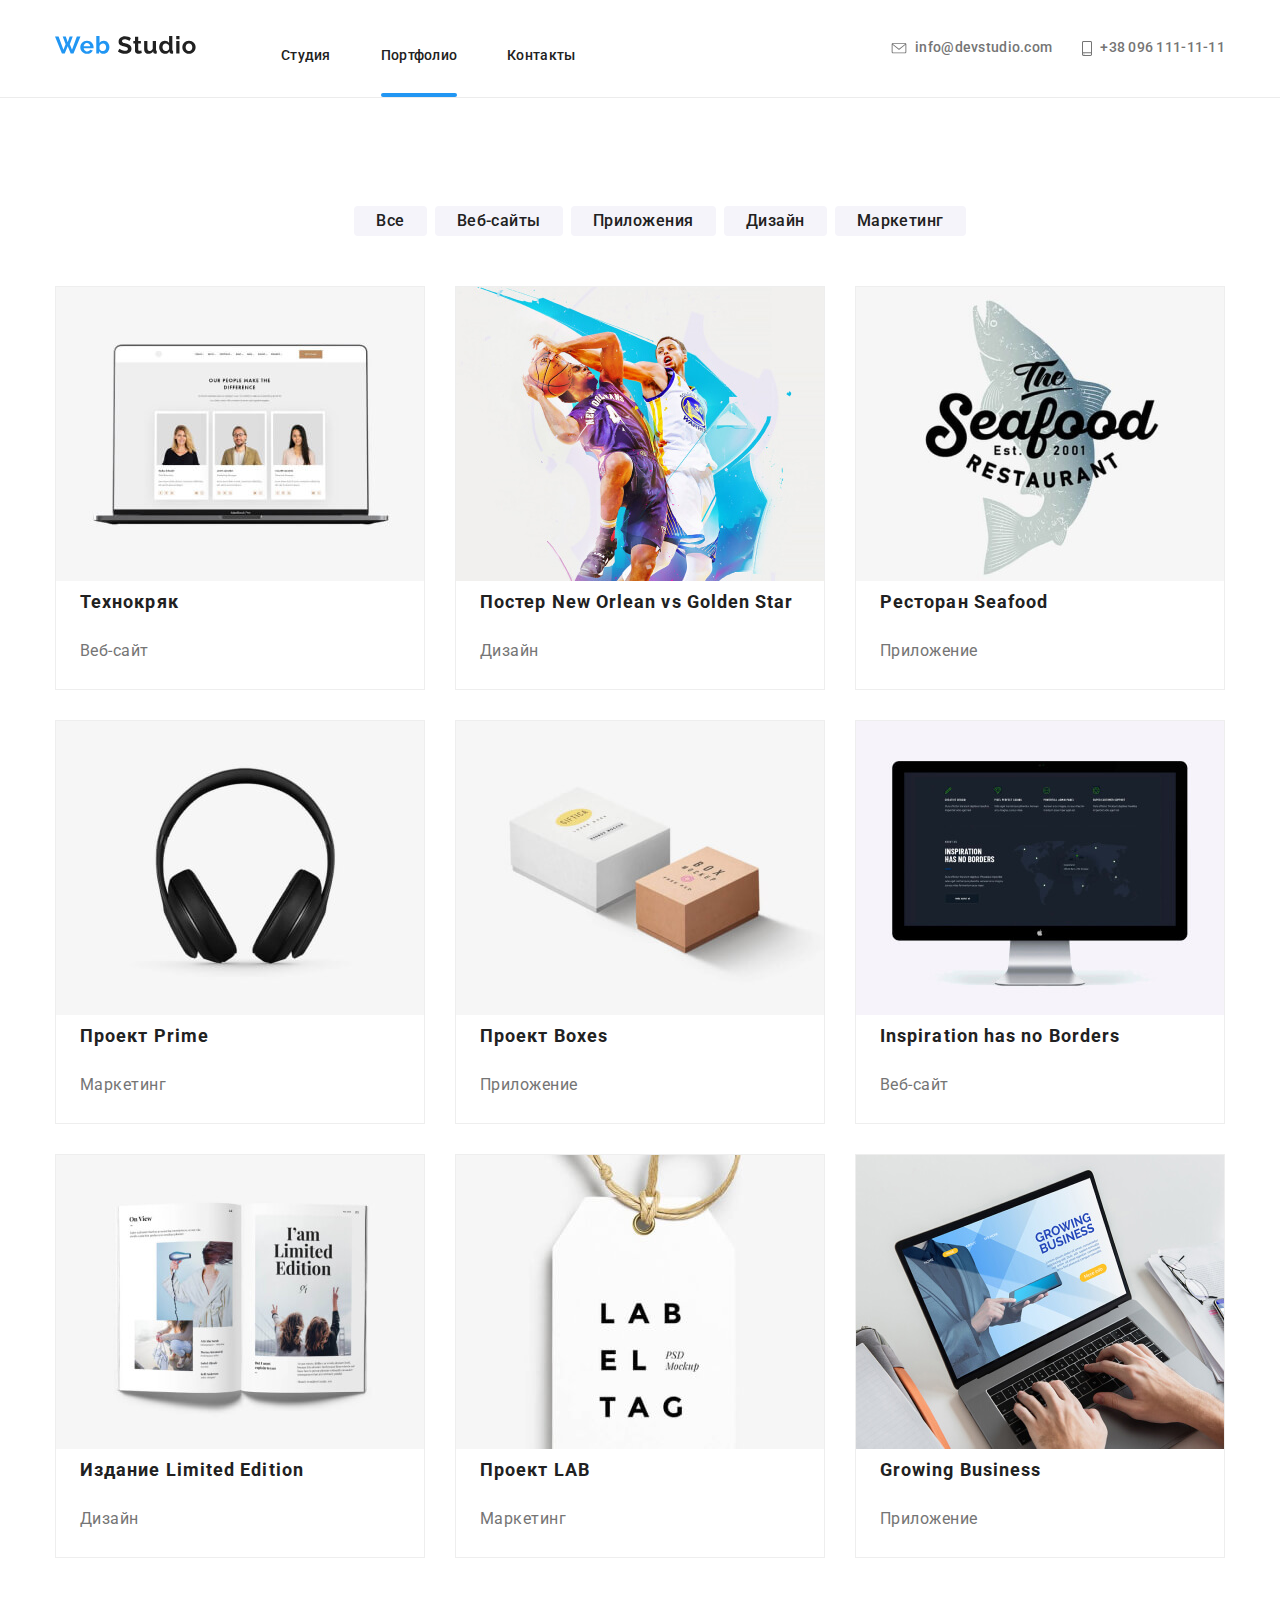
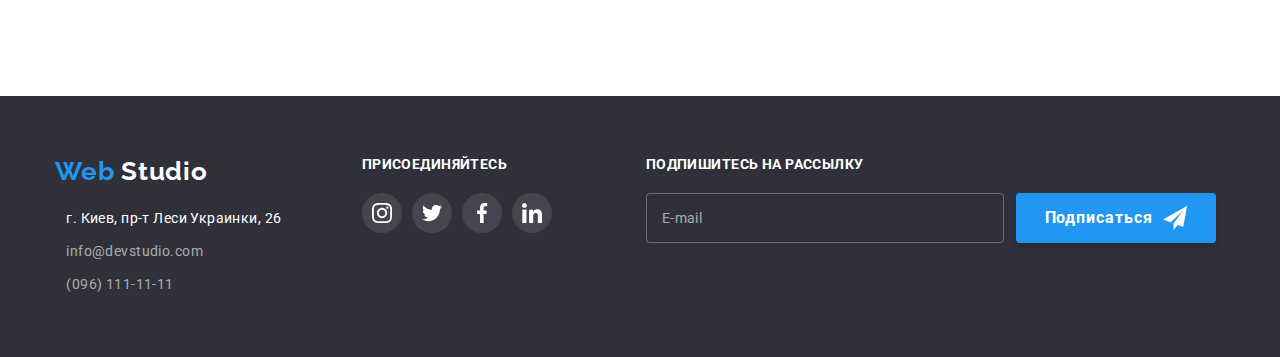
==== commit 9519f799: "homework 8/12" ====
--- a/portfolio.html
+++ b/portfolio.html
@@ -30,12 +30,12 @@
           <nav class="navigation">
           <ul class="navigation-list list">
             <li class="navigation-list-item">
-              <a class="active navigation-list-link link" href="./index.html"
+              <a class="navigation-list-link link" href="./index.html"
                 >Студия</a
               >
             </li>
             <li class="navigation-list-item">
-              <a class="navigation-list-link link" href="./portfolio.html"
+              <a class="active navigation-list-link link" href="./portfolio.html"
                 >Портфолио</a
               >
             </li>
--- a/css/main.min.css
+++ b/css/main.min.css
@@ -1,2 +1,2 @@
-body{background-color:#fff;font-family:"Roboto",sans-serif;color:#757575;font-size:14px}a:hover,a:focus{color:#2196f3;transition:cubic-bezier(0.4, 0, 0.2, 1);transition-duration:250ms}.container{width:1200px;padding-left:15px;padding-right:15px;margin-left:auto;margin-right:auto;box-sizing:border-box}@media screen and (max-width: 767px){.container{width:480px;margin:0 auto;box-sizing:border-box}}@media screen and (min-width: 768px) and (max-width: 1199px){.container{width:768px}}@media screen and (max-width: 479px){.container{width:100%}}.backdrop{position:fixed;left:0;top:0;width:100%;height:100%;background-color:rgba(0,0,0,0.5);z-index:100;justify-content:center;display:flex;align-items:center;box-sizing:border-box}.modal-form{position:relative;width:528px;height:581px;display:flex;background:#ffffff;flex-direction:column;box-shadow:0px 1px 3px rgba(0,0,0,0.12),0px 1px 1px rgba(0,0,0,0.14),0px 2px 1px rgba(0,0,0,0.2);border-radius:4px;padding:40px;box-sizing:border-box}.modal-form-title{font-family:"Roboto",sans-serif;font-size:20px;line-height:23px;text-align:center;letter-spacing:0.03em;margin-bottom:30px}.modal-form-message{resize:none}.is-hidden{opacity:0;visibility:hidden;pointer-events:none}.modal-close-btn{position:absolute;width:30px;height:30px;top:14px;right:16px;box-sizing:border-box;background:#ffffff;border-radius:50%;border:1px solid rgba(0,0,0,0.1);display:flex;align-items:center;justify-content:center;background-color:#fff}.modal-close-btn:hover svg use{fill:#2196f3}.modal-form-input-wrapper{position:relative;margin-bottom:28px}.modal-form-label{position:absolute;top:50%;left:0;transform:translateY(-50%);transition:cubic-bezier(0.4, 0, 0.2, 1);transition-duration:250ms;padding-left:42px}.modal-form-label-message{top:0;transform:translateY(12px)}.modal-form-message{height:120px;width:100%;padding-left:16px;padding-top:12px;display:block;font-family:"Roboto",sans-serif;font-size:14px;line-height:16px;letter-spacing:0.01em;border:1px solid rgba(33,33,33,0.2);box-sizing:border-box;border-radius:4px;resize:none}.modal-form-input{width:448px;height:40px;display:block;width:100%;font-family:"Roboto",sans-serif;font-size:14px;line-height:16px;letter-spacing:0.01em;border:1px solid rgba(33,33,33,0.2);box-sizing:border-box;border-radius:4px;padding-left:42px}.modal-form-message:focus::placeholder{color:#2196f3}.modal-form-input:focus,.modal-form-message:focus,.modal-form-input:not(:placeholder-shown),.modal-form-message:not(:placeholder-shown){outline:none;border-color:#2196f3}.modal-form-input:focus+.modal-form-label,.modal-form-input:not(:placeholder-shown)+.modal-form-label{transform:translateY(-40px);color:#2196f3;font-size:12px;line-height:14px;padding-left:12px}.modal-form-message:focus+.modal-form-label,.modal-form-message:not(:placeholder-shown)+.modal-form-label-message{transform:translateY(-20px);color:#2196f3;font-size:12px;line-height:14px;padding-left:12px}.modal-form-option-span{font-size:14px;line-height:24px;letter-spacing:0.03em;line-height:normal}.modal-form-option-span a{color:#2196f3}.modal-form-option-lable{display:flex;align-items:center;justify-content:center;margin-bottom:30px}.modal-form-checkbox{visibility:hidden}.modal-form-checkbox+.icon{width:16px;height:15px;margin-right:7px;background-color:#fff;border:2px solid #212121;box-shadow:0px 4px 4px rgba(0,0,0,0.25);border-radius:4px}.modal-form-checkbox:checked+.icon{background-image:url(../img/check.svg);background-color:#2196f3;background-size:contain;border:2px solid transparent}.modal-form-btn{display:block;margin:0 auto;width:200px;height:50px;background-color:#2196f3;border-radius:4px;border:none;color:#ffffff;box-shadow:0px 4px 4px rgba(0,0,0,0.15);outline:none;letter-spacing:0.06em;font-size:16px;line-height:30px}.modal-form-btn:hover{background:#188ce8;transition:cubic-bezier(0.4, 0, 0.2, 1);transition-duration:250ms}.modal-svg{position:absolute;top:50%;left:16px;transform:translateY(-50%);display:inline-block}.modal-form-input:focus ~ svg.modal-svg,.modal-form-input:not(:placeholder-shown) ~ svg.modal-svg,.modal-svg:hover,.modal-svg:focus{fill:#188ce8;transition:cubic-bezier(0.4, 0, 0.2, 1);transition-duration:250ms}.subscribe-form form{display:flex;align-items:center;margin-top:20px}.subscribe-email{position:relative}.subscribe-input{height:50px;width:358px;display:block;font-family:"Roboto",sans-serif;font-size:14px;line-height:16px;letter-spacing:0.01em;padding-left:16px;border:1px solid rgba(255,255,255,0.3);box-sizing:border-box;filter:drop-shadow(0px 4px 4px rgba(0,0,0,0.15));border-radius:4px;background:transparent;margin-right:12px;color:#fff}.subscribe-input+label{position:absolute;top:50%;left:0;transform:translateY(-50%);transition:cubic-bezier(0.4, 0, 0.2, 1);transition-duration:250ms;padding-left:16px;letter-spacing:0.03em;color:rgba(255,255,255,0.6)}.subscribe-input:focus+label,.subscribe-input:not(:placeholder-shown)+label,.modal-form-message:focus::placeholder{transform:translateY(-45px);color:#fff;font-size:12px;line-height:14px;padding-left:12px}.subscribe-form .blue-btn{display:flex;justify-content:center;align-items:center;font-size:16px}.subscribe-form .blue-btn svg{margin-left:10px}.modal-form-message:focus,.modal-form-message:not(:placeholder-shown){outline:none;border-bottom-color:#2196f3}.modal-form-message:focus::placeholder{color:#2196f3}@media screen and (max-width: 767px){.modal-form{position:relative;width:450px;height:609px;display:flex;background:#ffffff;flex-direction:column;box-shadow:0px 1px 3px rgba(0,0,0,0.12),0px 1px 1px rgba(0,0,0,0.14),0px 2px 1px rgba(0,0,0,0.2);border-radius:4px;padding:40px;box-sizing:border-box}.modal-form-title{font-family:"Roboto",sans-serif;font-size:20px;line-height:1.304;text-align:center;letter-spacing:0.03em;margin-bottom:30px}.modal-form-message{resize:none}}@keyframes zoomInDown{from{opacity:0;-webkit-transform:scale3d(0.1, 0.1, 0.1) translate3d(0, -1000px, 0);transform:scale3d(0.1, 0.1, 0.1) translate3d(0, -1000px, 0);-webkit-animation-timing-function:cubic-bezier(0.55, 0.055, 0.675, 0.19);animation-timing-function:cubic-bezier(0.55, 0.055, 0.675, 0.19)}60%{opacity:1;-webkit-transform:scale3d(0.475, 0.475, 0.475) translate3d(0, 60px, 0);transform:scale3d(0.475, 0.475, 0.475) translate3d(0, 60px, 0);-webkit-animation-timing-function:cubic-bezier(0.175, 0.885, 0.32, 1);animation-timing-function:cubic-bezier(0.175, 0.885, 0.32, 1)}}.header{position:relative;background-color:#fff;border-bottom:1px solid #ececec}.header-container{display:flex;justify-content:space-between;align-items:center}.icon-close{display:none}.navigation-list{list-style:none;display:flex;justify-content:center;align-items:center;flex-direction:column}.navigation-list-item a{text-decoration:none;font-weight:500;font-size:18px;line-height:1.167;letter-spacing:0.02em;color:#212121}.link{font-weight:500;font-size:18px;line-height:1.167;letter-spacing:0.02em;color:#757575}.navigation-list-link,.header-adress{font-weight:500;font-size:14px;line-height:1.14;letter-spacing:0.02em;color:#212121;text-decoration:none;display:flex;align-items:center;position:relative;justify-content:center;text-decoration-line:none;flex-direction:row}.navigation-list-link a,.header-adress a{text-decoration:none;display:flex;align-items:center;margin-top:0}.navigation{display:flex;align-items:center}.navigation-list{display:flex;margin-bottom:0}.navigation-list-item:not(:last-child){margin-right:50px}.navigation-list-link{padding-top:32px;padding-bottom:32px}.navigation-list-link::after{content:'';width:0;height:4px;display:block;position:absolute;left:0;bottom:0;background:#2196f3;border-radius:2px;transition:cubic-bezier(0.4, 0, 0.2, 1);transition-duration:250ms}.navigation-list-link:hover::after,.navigation-list-link:focus::after,.active::after{width:100%}.header .container{display:flex;align-items:center;justify-content:space-between}.logo,.logo:hover,.logo:focus{font-family:"Raleway",sans-serif;font-style:normal;font-weight:bold;font-size:26px;line-height:1.19;letter-spacing:0.03em;color:#000000;text-decoration:none;margin-right:85px}.logo-blue{font-family:"Raleway",sans-serif;font-style:normal;font-weight:bold;font-size:26px;line-height:1.19;letter-spacing:0.03em;color:#2196f3}.logo-footer{margin-bottom:20px}.logo-footer,.logo-footer:hover,.logo-footer:focus{color:#fff;transition:cubic-bezier(0.4, 0, 0.2, 1);transition-duration:250ms}@media screen and (max-width: 1199px){.header-adress{flex-direction:column;align-items:start}}@media screen and (max-width: 767px){.header-container{width:auto}.header{padding:15px 0;max-width:480px;margin:0 auto}.menu-button{background-color:transparent;border:none;position:relative;z-index:100;padding:8px}.menu-button.is-open .icon-close{display:block}.menu-button.is-open .icon-burger{display:none}.menu-wrapper{display:none;position:absolute;top:100%;width:100%;background-color:#fff;left:0}.menu-wrapper.is-open{animation-name:zoomInDown;animation-duration:250ms;display:block;padding:60px 0}.navigation{flex-direction:column}.navigation-list{padding:0}.navigation-list-item:not(:last-child){margin-right:0px}.navigation-list-item a{padding:0 0 10px 0}.navigation-list-item:not(:last-child){margin-bottom:40px}.header-utils{margin-top:60px}.header-tel{margin-top:16px}.header-adress{display:flex;flex-direction:column;justify-content:center;align-items:center}.header-adress .header-email{margin-bottom:16px}.header-adress svg{margin-right:10px}}@media screen and (min-width: 768px){.menu-button{display:none}.menu-wrapper{display:flex;align-items:center;flex:1;justify-content:space-between}.link{font-size:12px;line-height:0.857;display:flex;align-items:center}.navigation{margin-right:84px}.navigation-list{display:flex;flex-direction:row;padding:0}.navigation-list-item a{font-size:14px;line-height:1.333;letter-spacing:0.02em;color:#212121}.navigation-list .navigation-list-item:not(:last-child){margin-right:50px}.header-email{margin-bottom:10px}.header-adress a svg{margin-right:8px}.header-tel{margin-top:10px}}@media screen and (min-width: 1199px){.header{padding:0}.link{text-decoration:none;display:block}.list{list-style:none}.header-email{margin-bottom:0px}.header-email:hover svg,.header-email:focus svg,.header-tel:hover svg,.header-tel:focus svg{fill:#2196f3;transition:cubic-bezier(0.4, 0, 0.2, 1);transition-duration:250ms}.header-adress svg{margin-right:10px;color:#757575}.header-email svg,.header-tel svg{fill:#757575}.header-email-hover{fill:#2196f3;transition:cubic-bezier(0.4, 0, 0.2, 1);transition-duration:250ms}.header-tel:hover svg,.header-tel:focus svg{fill:#2196f3;transition:cubic-bezier(0.4, 0, 0.2, 1);transition-duration:250ms}.navigation-list-link:hover,.navigation-list-link:focus,.header-email:hover,.header-email:focus,.header-tel:hover,.header-tel:focus,.active{color:#2196f3;transition:cubic-bezier(0.4, 0, 0.2, 1);transition-duration:250ms}.header-utils{display:flex}.header-email:not(:last-child){margin-right:30px}.header-email,.header-tel{font-weight:500;font-size:14px;line-height:1.14;letter-spacing:0.02em;text-decoration:none;color:#757575;display:inline-block;font-style:normal}}.button-portfolio{font-style:normal;font-weight:500;font-size:16px;line-height:1.16;text-align:center;letter-spacing:0.03em;color:#212121;background:#f5f4fa;border-radius:4px;border:0;padding:6px 22px;display:block}.button-portfolio-list{align-items:center;display:flex;justify-content:center;list-style:none}.button-portfolio-list li:not(:last-child) .button-portfolio{margin-right:8px}.button-portfolio:hover,.button-portfolio:focus{background:#2196f3;box-shadow:0px 2px 2px rgba(0,0,0,0.12),0px 1px 2px rgba(0,0,0,0.08),0px 3px 1px rgba(0,0,0,0.1);border-radius:4px;color:#fff;transition:cubic-bezier(0.4, 0, 0.2, 1);transition-duration:250ms}.portfolio-item{text-decoration:none;height:100%}.portfolio-item-title{font-style:normal;font-weight:bold;font-size:18px;line-height:2;letter-spacing:0.06em;color:#212121;text-align:left;padding:0 24px;margin-bottom:0}.portfoli-item-theme{font-style:normal;font-weight:normal;font-size:16px;line-height:1.87;letter-spacing:0.03em;color:#757575;padding:0 24px}.portfolio{padding:94px 0}.button-portfolio-list{margin-bottom:50px}.portfolio-list{align-items:flex-start;display:flex;flex-wrap:wrap;padding:0}.portfolio-list li{width:370px;height:404px;margin-right:30px;margin-bottom:30px;border:1px solid #eeeeee;box-sizing:border-box}.portfolio-list li:nth-child(3n){margin-right:0px}.portfolio-list li:hover,.portfolio-list li:focus{box-shadow:1px 4px 6px rgba(0,0,0,0.16),0px 4px 4px rgba(0,0,0,0.06),0px 1px 1px rgba(0,0,0,0.12);transition:background-color 2s cubic-bezier(0.4, 0, 0.2, 1);transition-duration:250ms}.portfoli-item-text{font-size:18px;background:rgba(33,150,243,0.9);color:#ffffff;line-height:28px;width:100%;height:100%;position:absolute;top:100%;left:0px;letter-spacing:0.03em;font-style:normal;font-weight:normal;align-items:center;display:flex;padding:63px 24px 63px 24px;box-sizing:border-box;transition:top 2s cubic-bezier(0.4, 0, 0.2, 1);transition-duration:250ms}.portfolio-item-img{position:relative;overflow:hidden}.portfolio-item:hover .portfoli-item-text{top:0}@media screen and (max-width: 1199px){.button-portfolio-list{justify-content:left;padding:0;flex-flow:wrap}.button-portfolio-list li{margin-bottom:15px}}@media screen and (max-width: 767px){.portfolio-list{list-style:none}}@media screen and (min-width: 768px) and (max-width: 1199px){.portfolio{padding:60px 0}.portfolio-list{list-style:none}}@media screen and (max-width: 479px){.portfolio-list{list-style:none}}h1{font-style:normal;font-weight:900;font-size:44px;line-height:1.36;text-align:center;letter-spacing:0.06em;text-transform:uppercase;color:#fff;margin:30px 0}.hero-bg{max-width:1600px;background-image:linear-gradient(rgba(47,48,58,0.8), rgba(47,48,58,0.8)),url("../img/hero/bg.jpg");background-color:#212121;background-repeat:no-repeat;background-size:cover;margin-left:auto;margin-right:auto}.hero-text{display:flex;padding:189px 0;flex-grow:1;justify-content:center;align-items:center;flex-direction:column;box-sizing:border-box}.blue-btn{background:#2196f3;box-shadow:0px 4px 4px rgba(0,0,0,0.15);border-radius:4px;font-style:normal;font-weight:bold;font-size:16px;line-height:1.87;text-align:center;letter-spacing:0.06em;color:#fff;width:200px;height:50px;border:none;margin:0 auto;display:block;cursor:pointer}.blue-btn-hero:hover{background:#188ce8;transition:cubic-bezier(0.4, 0, 0.2, 1);transition-duration:250ms}@media screen and (max-width: 767px){.hero-bg{padding:0;width:100%;height:400px;background-image:linear-gradient(rgba(47,48,58,0.8), rgba(47,48,58,0.8)),url("../img/hero/mobile.jpg");background-color:#212121;background-repeat:no-repeat;background-size:cover;margin-left:auto;margin-right:auto}}@media screen and (max-width: 767px) and (min-device-pixel-ratio: 2), screen and (max-width: 767px) and (min-resolution: 192dpi), screen and (max-width: 767px) and (min-resolution: 2dppx), screen and (max-width: 767px) and (min-width: 320px){.hero-bg{padding:0;width:100%;background-image:linear-gradient(rgba(47,48,58,0.8), rgba(47,48,58,0.8)),url("../img/hero/mobile@2x.jpg")}}@media screen and (max-width: 767px){h1{font-size:26px;line-height:1.615}}@media screen and (min-width: 768px){.hero-bg{padding:0;width:100%;height:400px;background-image:linear-gradient(rgba(47,48,58,0.8), rgba(47,48,58,0.8)),url("../img/hero/tablet.jpg");background-color:#212121;background-repeat:no-repeat;background-size:cover;margin-left:auto;margin-right:auto}}@media screen and (min-width: 768px) and (min-device-pixel-ratio: 2), screen and (min-width: 768px) and (min-resolution: 192dpi), screen and (min-width: 768px) and (min-resolution: 2dppx), screen and (min-width: 768px) and (min-width: 768px){.hero-bg{padding:0;width:100%;background-image:linear-gradient(rgba(47,48,58,0.8), rgba(47,48,58,0.8)),url("../img/hero/tablet2x.jpg")}}@media screen and (min-width: 768px){h1{font-size:26px;line-height:1.615}}@media screen and (min-width: 1199px){.hero-bg{height:600px}}h2{font-style:normal;font-weight:bold;font-size:36px;line-height:1.16;text-align:center;letter-spacing:0.03em;color:#212121;margin-bottom:50px;margin-top:0}.about-us{padding:94px 0 0 0}.about-us-list{display:flex;flex-direction:row;justify-content:space-between;padding:0}.about-us-list li{width:270px}.about-us-list-img{background:#f5f4fa;border-radius:4px;height:120px;width:100%;display:flex;justify-content:center;align-items:center}.about-us-list-title{margin-top:30px;font-style:normal;font-weight:bold;font-size:14px;line-height:1.33;letter-spacing:0.03em;text-transform:uppercase;color:#212121}.about-us-list-description{font-style:normal;font-weight:normal;font-size:14px;line-height:1.71;letter-spacing:0.03em;color:#757575}@media screen and (max-width: 767px){.about-us-list{list-style:none;flex-direction:column;justify-content:center;align-items:center}.about-us-list li{width:100%}}@media screen and (max-width: 1199px) and (min-width: 768px){.about-us-list{list-style:none;flex-direction:row;justify-content:center;align-items:end;flex-flow:wrap}.about-us-list li{width:354px}.about-us-list li:nth-child(2n-1){margin-right:30px}}.services{padding:94px 0 0 0}.services-list{display:flex;flex-direction:row;justify-content:space-between;padding-bottom:110px}.services-list li{position:relative;justify-content:center;align-items:center;display:flex}.services-list-img{border-radius:4px;width:100%;display:flex}.services-text{font-style:normal;font-weight:bold;font-size:14px;line-height:1.14;text-align:center;letter-spacing:0.03em;text-transform:uppercase;color:#fff;background:rgba(47,48,58,0.8);width:370px;height:70px;position:absolute;bottom:0px;left:0px;margin:0px;align-items:center;display:flex;justify-content:center}.services-list li:not(:last-child){margin-right:30px}@media screen and (max-width: 1199px){.services{display:none}}@media screen and (min-width: 1200px){.services{display:block}}.our-team{width:1170px;margin:0 auto}.our-team-background{background-color:#f5f4fa;padding:94px 0 94px 0}.our-team-list li:not(:last-child){margin-right:30px}.our-team-list{display:flex;flex-direction:row;padding:0}.our-team-list li{background:#fff;box-shadow:0px 2px 1px rgba(0,0,0,0.2),0px 1px 1px rgba(0,0,0,0.14),0px 1px 3px rgba(0,0,0,0.12);border-radius:0px 0px 4px 4px}.our-teame-name{font-style:normal;font-weight:500;font-size:16px;line-height:1.18;text-align:center;letter-spacing:0.03em;color:#212121}.our-team-position{font-style:normal;font-weight:normal;font-size:16px;line-height:1.18;text-align:center;letter-spacing:0.03em;color:#757575}.social-icons{list-style:none;display:flex;padding:0;justify-content:center}.social-icons li{box-shadow:none}.social-icons li:not(:last-child){margin:0 10px 24px 0}.social-icons li a{width:40px;height:40px;align-items:center;display:flex;justify-content:center;border-radius:50%}.social-icons li a:hover,.social-icons li a:focus{background:#2196f3;transition:cubic-bezier(0.4, 0, 0.2, 1);transition-duration:250ms}.social-icons,.social-icons-team li a svg{fill:#afb1b8}.social-icons li a:hover svg,.social-icons li a:focus svg{fill:#fff;transition:cubic-bezier(0.4, 0, 0.2, 1);transition-duration:250ms}@media screen and (max-width: 767px){.our-team{width:100%}.our-team.background{width:480px;height:2791px}.our-team-list{width:100%;list-style:none;flex-direction:column;justify-content:center;align-items:center}.our-team-list li:not(:last-child){margin-right:0;margin-bottom:30px}.our-team-list img{width:100%}h2{width:100%;margin:0 auto}.social-icons-team li:not(:last-child){margin-right:10px}}@media screen and (min-width: 768px) and (max-width: 1199px){.our-team{width:100%}.our-team-list{list-style:none;flex-flow:wrap}.our-team-list>li{width:354px;margin-bottom:30px}.our-team-list>li:not(:last-child){margin-right:0px}.our-team-list>li:nth-child(2n-1){margin-right:30px}}.clients{padding:94px 0 94px 0}.clients-list{margin-top:50px;align-items:center;display:flex;justify-content:center;list-style:none;padding:0}.clients-list li a{border:1px solid #afb1b8;box-sizing:border-box;border-radius:4px;align-items:center;display:flex;justify-content:center;width:170px;height:90px}.clients-list li:not(:last-child){margin-right:30px}.clients-list li a svg{fill:#afb1b8}.clients-list li a:hover svg,.clients-list li a:focus svg{fill:#2196f3;transition:cubic-bezier(0.4, 0, 0.2, 1);transition-duration:250ms}.clients-list li a:hover,.clients-list li a:focus{border:1px solid #2196f3;transition:cubic-bezier(0.4, 0, 0.2, 1);transition-duration:250ms}@media screen and (max-width: 1199px) and (min-width: 768px){.clients-list{flex-flow:wrap}.clients-list li{margin-bottom:30px;margin-right:30px}.clients-list li a{width:226px;height:90px}.clients-list li:nth-child(2n+2){margin-right:30px}.clients-list li:nth-child(3n){margin-right:0px}}@media screen and (max-width: 767px){.clients-list{flex-flow:wrap}.clients-list li{margin-bottom:30px}.clients-list li a{width:210px;height:90px}.clients-list li:not(:last-child){margin-right:0px}.clients-list li:nth-child(2n-1){margin-right:30px}}@media screen and (max-width: 479px){.clients-list{flex-direction:column}.clients-list li{margin-right:0px}.clients-list li:nth-child(2n-1){margin-right:0px}}.footer{background:#2f303a}.footer-wrap{width:1170px;margin:0 auto;display:flex;padding:60px 0}.footer-list{align-items:center;display:flex;justify-content:center;flex-direction:column;margin-right:69px}.footer-adress{font-style:normal;font-weight:normal;font-size:14px;line-height:1.71;letter-spacing:0.03em;color:#fff;margin-top:0;margin-bottom:9px}.footer-email{margin-bottom:9px}.footer-email,.footer-tel{display:block;font-style:normal;font-weight:normal;font-size:14px;line-height:1.71;letter-spacing:0.03em;color:rgba(255,255,255,0.6);text-decoration:none}.subscribe{font-style:normal;font-weight:bold;font-size:14px;line-height:1.14;letter-spacing:0.03em;text-transform:uppercase;color:#fff}.subscribe-btn{font-style:normal;font-weight:bold;font-size:14px;line-height:1.14;letter-spacing:0.03em;text-transform:uppercase;color:#fff}.subscribe-form{margin-left:94px}.social-icons-footer li a{width:40px;height:40px;align-items:center;display:flex;justify-content:center;border-radius:50%;background:rgba(255,255,255,0.1)}.social-icons-footer{margin-top:20px}.social-icons-footer li a svg{fill:#fff}@media screen and (max-width: 1199px) and (min-width: 768px){.footer-wrap{display:flex;flex-direction:row;width:100%;align-items:start;justify-content:center;flex-wrap:wrap}.footer-wrap address{text-align:center}.footer-wrap .social-icons li{margin:0}.footer-wrap .blue-btn{margin-top:20px}.footer-wrap .footer-list,.footer-wrap .social-subscribe{width:50%}.subscribe-form form{display:flex;flex-direction:column;margin:0}.subscribe-form{margin-left:0;text-align:center}.logo-footer,.footer-list,.subscribe-input{margin-right:0}.logo-footer{margin-bottom:20px}.subscribe,.subscribe-btn{text-align:center;margin-bottom:20px}.subscribe-btn{margin:60px 0 20px 0;display:block}.social-icons-footer{margin-top:0;margin-bottom:0}.social-icons-footer li:not(:last-child){margin-right:10px}.social-subscribe .subscribe{display:block;text-align:center}}@media screen and (max-width: 767px){.footer-wrap{display:flex;flex-direction:column;width:100%;align-items:center;justify-content:center}.footer-wrap>div{display:flex;flex-direction:column;justify-content:center}.footer-wrap address{text-align:center}.footer-wrap .social-icons li{margin:0}.footer-wrap .blue-btn{margin-top:20px}.subscribe-form{margin-top:60px}.subscribe-form form{display:flex;flex-direction:column;margin:0}.subscribe-form{margin-left:0}.logo-footer,.footer-list,.subscribe-input{margin-right:0}.logo-footer{margin-bottom:20px}.subscribe,.subscribe-btn{text-align:center;margin-bottom:20px}.social-icons-footer{margin-top:0;margin-bottom:0}.social-icons-footer li:not(:last-child){margin-right:10px}.social-subscribe{display:flex;justify-content:center;flex-direction:column;margin-top:60px}}@media screen and (max-width: 479px){.subscribe-input{width:100%}}
+body{background-color:#fff;font-family:"Roboto",sans-serif;color:#757575;font-size:14px}a:hover,a:focus{color:#2196f3;transition:cubic-bezier(0.4, 0, 0.2, 1);transition-duration:250ms}.container{width:1200px;padding-left:15px;padding-right:15px;margin-left:auto;margin-right:auto;box-sizing:border-box}@media screen and (max-width: 767px){.container{width:480px;margin:0 auto;box-sizing:border-box}}@media screen and (min-width: 768px) and (max-width: 1199px){.container{width:768px}}@media screen and (max-width: 479px){.container{width:100%}}.backdrop{position:fixed;left:0;top:0;width:100%;height:100%;background-color:rgba(0,0,0,0.5);z-index:100;justify-content:center;display:flex;align-items:center;box-sizing:border-box}.modal-form{position:relative;width:528px;height:581px;display:flex;background:#ffffff;flex-direction:column;box-shadow:0px 1px 3px rgba(0,0,0,0.12),0px 1px 1px rgba(0,0,0,0.14),0px 2px 1px rgba(0,0,0,0.2);border-radius:4px;padding:40px;box-sizing:border-box}.modal-form-title{font-family:"Roboto",sans-serif;font-size:20px;line-height:23px;text-align:center;letter-spacing:0.03em;margin-bottom:30px}.modal-form-message{resize:none}.is-hidden{opacity:0;visibility:hidden;pointer-events:none}.modal-close-btn{position:absolute;width:30px;height:30px;top:14px;right:16px;box-sizing:border-box;background:#ffffff;border-radius:50%;border:1px solid rgba(0,0,0,0.1);display:flex;align-items:center;justify-content:center;background-color:#fff}.modal-close-btn:hover svg use{fill:#2196f3}.modal-form-input-wrapper{position:relative;margin-bottom:28px}.modal-form-label{position:absolute;top:50%;left:0;transform:translateY(-50%);transition:cubic-bezier(0.4, 0, 0.2, 1);transition-duration:250ms;padding-left:42px}.modal-form-label-message{top:0;transform:translateY(12px)}.modal-form-message{height:120px;width:100%;padding-left:16px;padding-top:12px;display:block;font-family:"Roboto",sans-serif;font-size:14px;line-height:16px;letter-spacing:0.01em;border:1px solid rgba(33,33,33,0.2);box-sizing:border-box;border-radius:4px;resize:none}.modal-form-input{width:448px;height:40px;display:block;width:100%;font-family:"Roboto",sans-serif;font-size:14px;line-height:16px;letter-spacing:0.01em;border:1px solid rgba(33,33,33,0.2);box-sizing:border-box;border-radius:4px;padding-left:42px}.modal-form-message:focus::placeholder{color:#2196f3}.modal-form-input:focus,.modal-form-message:focus,.modal-form-input:not(:placeholder-shown),.modal-form-message:not(:placeholder-shown){outline:none;border-color:#2196f3}.modal-form-input:focus+.modal-form-label,.modal-form-input:not(:placeholder-shown)+.modal-form-label{transform:translateY(-40px);color:#2196f3;font-size:12px;line-height:14px;padding-left:12px}.modal-form-message:focus+.modal-form-label,.modal-form-message:not(:placeholder-shown)+.modal-form-label-message{transform:translateY(-20px);color:#2196f3;font-size:12px;line-height:14px;padding-left:12px}.modal-form-option-span{font-size:14px;line-height:24px;letter-spacing:0.03em;line-height:normal}.modal-form-option-span a{color:#2196f3}.modal-form-option-lable{display:flex;align-items:center;justify-content:center;margin-bottom:30px}.modal-form-checkbox{visibility:hidden}.modal-form-checkbox+.icon{width:16px;height:15px;margin-right:7px;background-color:#fff;border:2px solid #212121;box-shadow:0px 4px 4px rgba(0,0,0,0.25);border-radius:4px}.modal-form-checkbox:checked+.icon{background-image:url(../img/check.svg);background-color:#2196f3;background-size:contain;border:2px solid transparent}.modal-form-btn{display:block;margin:0 auto;width:200px;height:50px;background-color:#2196f3;border-radius:4px;border:none;color:#ffffff;box-shadow:0px 4px 4px rgba(0,0,0,0.15);outline:none;letter-spacing:0.06em;font-size:16px;line-height:30px}.modal-form-btn:hover{background:#188ce8;transition:cubic-bezier(0.4, 0, 0.2, 1);transition-duration:250ms}.modal-svg{position:absolute;top:50%;left:16px;transform:translateY(-50%);display:inline-block}.modal-form-input:focus ~ svg.modal-svg,.modal-form-input:not(:placeholder-shown) ~ svg.modal-svg,.modal-svg:hover,.modal-svg:focus{fill:#188ce8;transition:cubic-bezier(0.4, 0, 0.2, 1);transition-duration:250ms}.subscribe-form form{display:flex;align-items:center;margin-top:20px}.subscribe-email{position:relative}.subscribe-input{height:50px;width:358px;display:block;font-family:"Roboto",sans-serif;font-size:14px;line-height:16px;letter-spacing:0.01em;padding-left:16px;border:1px solid rgba(255,255,255,0.3);box-sizing:border-box;filter:drop-shadow(0px 4px 4px rgba(0,0,0,0.15));border-radius:4px;background:transparent;margin-right:12px;color:#fff}.subscribe-input+label{position:absolute;top:50%;left:0;transform:translateY(-50%);transition:cubic-bezier(0.4, 0, 0.2, 1);transition-duration:250ms;padding-left:16px;letter-spacing:0.03em;color:rgba(255,255,255,0.6)}.subscribe-input:focus+label,.subscribe-input:not(:placeholder-shown)+label,.modal-form-message:focus::placeholder{transform:translateY(-45px);color:#fff;font-size:12px;line-height:14px;padding-left:12px}.subscribe-form .blue-btn{display:flex;justify-content:center;align-items:center;font-size:16px}.subscribe-form .blue-btn svg{margin-left:10px}.modal-form-message:focus,.modal-form-message:not(:placeholder-shown){outline:none;border-bottom-color:#2196f3}.modal-form-message:focus::placeholder{color:#2196f3}@media screen and (max-width: 767px){.modal-form{position:relative;width:450px;height:609px;display:flex;background:#ffffff;flex-direction:column;box-shadow:0px 1px 3px rgba(0,0,0,0.12),0px 1px 1px rgba(0,0,0,0.14),0px 2px 1px rgba(0,0,0,0.2);border-radius:4px;padding:40px;box-sizing:border-box}.modal-form-title{font-family:"Roboto",sans-serif;font-size:20px;line-height:1.304;text-align:center;letter-spacing:0.03em;margin-bottom:30px}.modal-form-message{resize:none}}@keyframes zoomInDown{from{opacity:0;-webkit-transform:scale3d(0.1, 0.1, 0.1) translate3d(0, -1000px, 0);transform:scale3d(0.1, 0.1, 0.1) translate3d(0, -1000px, 0);-webkit-animation-timing-function:cubic-bezier(0.55, 0.055, 0.675, 0.19);animation-timing-function:cubic-bezier(0.55, 0.055, 0.675, 0.19)}60%{opacity:1;-webkit-transform:scale3d(0.475, 0.475, 0.475) translate3d(0, 60px, 0);transform:scale3d(0.475, 0.475, 0.475) translate3d(0, 60px, 0);-webkit-animation-timing-function:cubic-bezier(0.175, 0.885, 0.32, 1);animation-timing-function:cubic-bezier(0.175, 0.885, 0.32, 1)}}.header{position:relative;background-color:#fff;border-bottom:1px solid #ececec}.header-container{display:flex;justify-content:space-between;align-items:center}.icon-close{display:none}.navigation-list{list-style:none;display:flex;justify-content:center;align-items:center;flex-direction:column}.navigation-list-item a{text-decoration:none;font-weight:500;font-size:18px;line-height:1.167;letter-spacing:0.02em;color:#212121}.link{font-weight:500;font-size:18px;line-height:1.167;letter-spacing:0.02em;color:#757575}.navigation-list-link,.header-adress{font-weight:500;font-size:14px;line-height:1.14;letter-spacing:0.02em;color:#212121;text-decoration:none;display:flex;align-items:center;position:relative;justify-content:center;text-decoration-line:none;flex-direction:row}.navigation-list-link a,.header-adress a{text-decoration:none;display:flex;align-items:center;margin-top:0}.navigation{display:flex;align-items:center}.navigation-list{display:flex;margin-bottom:0}.navigation-list-item:not(:last-child){margin-right:50px}.navigation-list-link{padding-top:32px;padding-bottom:32px}.navigation-list-link::after{content:'';width:0;height:4px;display:block;position:absolute;left:0;bottom:0;background:#2196f3;border-radius:2px;transition:cubic-bezier(0.4, 0, 0.2, 1);transition-duration:250ms}.navigation-list-link:hover::after,.navigation-list-link:focus::after,.active::after{width:100%}.header .container{display:flex;align-items:center;justify-content:space-between}.logo,.logo:hover,.logo:focus{font-family:"Raleway",sans-serif;font-style:normal;font-weight:bold;font-size:26px;line-height:1.19;letter-spacing:0.03em;color:#000000;text-decoration:none;margin-right:85px}.logo-blue{font-family:"Raleway",sans-serif;font-style:normal;font-weight:bold;font-size:26px;line-height:1.19;letter-spacing:0.03em;color:#2196f3}.logo-footer{margin-bottom:20px}.logo-footer,.logo-footer:hover,.logo-footer:focus{color:#fff;transition:cubic-bezier(0.4, 0, 0.2, 1);transition-duration:250ms}@media screen and (max-width: 1199px){.header-adress{flex-direction:column;align-items:start}}@media screen and (max-width: 767px){.header-container{width:auto}.header{padding:15px 0;max-width:480px;margin:0 auto}.menu-button{background-color:transparent;border:none;position:relative;z-index:100;padding:8px}.menu-button.is-open .icon-close{display:block}.menu-button.is-open .icon-burger{display:none}.menu-wrapper{display:none;position:absolute;top:100%;width:100%;background-color:#fff;left:0}.menu-wrapper.is-open{animation-name:zoomInDown;animation-duration:250ms;display:block;padding:60px 0}.navigation{flex-direction:column}.navigation-list{padding:0}.navigation-list-item:not(:last-child){margin-right:0px}.navigation-list-item a{padding:0 0 10px 0}.navigation-list-item:not(:last-child){margin-bottom:40px}.header-utils{margin-top:60px}.header-tel{margin-top:16px}.header-adress{display:flex;flex-direction:column;justify-content:center;align-items:center}.header-adress .header-email{margin-bottom:16px}.header-adress svg{margin-right:10px}}@media screen and (min-width: 768px){.menu-button{display:none}.menu-wrapper{display:flex;align-items:center;flex:1;justify-content:space-between}.link{font-size:12px;line-height:0.857;display:flex;align-items:center}.navigation{margin-right:84px}.navigation-list{display:flex;flex-direction:row;padding:0}.navigation-list-item a{font-size:14px;line-height:1.333;letter-spacing:0.02em;color:#212121}.navigation-list .navigation-list-item:not(:last-child){margin-right:50px}.header-email{margin-bottom:10px}.header-adress a svg{margin-right:8px}.header-tel{margin-top:10px}}@media screen and (min-width: 1199px){.header{padding:0}.link{text-decoration:none;display:block}.list{list-style:none}.header-email{margin-bottom:0px}.header-email:hover svg,.header-email:focus svg,.header-tel:hover svg,.header-tel:focus svg{fill:#2196f3;transition:cubic-bezier(0.4, 0, 0.2, 1);transition-duration:250ms}.header-adress svg{margin-right:10px;color:#757575}.header-email svg,.header-tel svg{fill:#757575}.header-email-hover{fill:#2196f3;transition:cubic-bezier(0.4, 0, 0.2, 1);transition-duration:250ms}.header-tel:hover svg,.header-tel:focus svg{fill:#2196f3;transition:cubic-bezier(0.4, 0, 0.2, 1);transition-duration:250ms}.navigation-list-link:hover,.navigation-list-link:focus,.header-email:hover,.header-email:focus,.header-tel:hover,.header-tel:focus,.active{color:#2196f3;transition:cubic-bezier(0.4, 0, 0.2, 1);transition-duration:250ms}.header-utils{display:flex}.header-email:not(:last-child){margin-right:30px}.header-email,.header-tel{font-weight:500;font-size:14px;line-height:1.14;letter-spacing:0.02em;text-decoration:none;color:#757575;display:inline-block;font-style:normal}}.button-portfolio{font-style:normal;font-weight:500;font-size:16px;line-height:1.16;text-align:center;letter-spacing:0.03em;color:#212121;background:#f5f4fa;border-radius:4px;border:0;padding:6px 22px;display:block}.button-portfolio-list{align-items:center;display:flex;justify-content:center;list-style:none}.button-portfolio-list li:not(:last-child) .button-portfolio{margin-right:8px}.button-portfolio:hover,.button-portfolio:focus{background:#2196f3;box-shadow:0px 2px 2px rgba(0,0,0,0.12),0px 1px 2px rgba(0,0,0,0.08),0px 3px 1px rgba(0,0,0,0.1);border-radius:4px;color:#fff;transition:cubic-bezier(0.4, 0, 0.2, 1);transition-duration:250ms}.portfolio-item{text-decoration:none;height:100%}.portfolio-item-title{font-style:normal;font-weight:bold;font-size:18px;line-height:2;letter-spacing:0.06em;color:#212121;text-align:left;padding:0 24px;margin-bottom:0}.portfoli-item-theme{font-style:normal;font-weight:normal;font-size:16px;line-height:1.87;letter-spacing:0.03em;color:#757575;padding:0 24px}.portfolio{padding:94px 0}.button-portfolio-list{margin-bottom:50px}.portfolio-list{align-items:flex-start;display:flex;flex-wrap:wrap;padding:0}.portfolio-list li{width:370px;height:404px;margin-right:30px;margin-bottom:30px;border:1px solid #eeeeee;box-sizing:border-box}.portfolio-list li:nth-child(3n){margin-right:0px}.portfolio-list li:hover,.portfolio-list li:focus{box-shadow:1px 4px 6px rgba(0,0,0,0.16),0px 4px 4px rgba(0,0,0,0.06),0px 1px 1px rgba(0,0,0,0.12);transition:background-color 2s cubic-bezier(0.4, 0, 0.2, 1);transition-duration:250ms}.portfoli-item-text{font-size:18px;background:rgba(33,150,243,0.9);color:#ffffff;line-height:28px;width:100%;height:100%;position:absolute;top:100%;left:0px;letter-spacing:0.03em;font-style:normal;font-weight:normal;align-items:center;display:flex;padding:63px 24px 63px 24px;box-sizing:border-box;transition:top 2s cubic-bezier(0.4, 0, 0.2, 1);transition-duration:250ms}.portfolio-item-img{position:relative;overflow:hidden}.portfolio-item:hover .portfoli-item-text{top:0}@media screen and (max-width: 1199px){.button-portfolio-list{justify-content:left;padding:0;flex-flow:wrap}.button-portfolio-list li{margin-bottom:15px}}@media screen and (max-width: 767px){.portfolio-list{list-style:none;flex-flow:wrap;justify-content:center}.portfolio-list li{width:100%;margin-bottom:30px;margin-right:0}.portfolio-list li:nth-child(2n-1){margin-right:0px}.portfolio-list li img{max-width:100%;height:auto}.portfolio-list li h2{width:auto}.portfolio-list li .portfoli-item-text{display:none}}@media screen and (min-width: 768px) and (max-width: 1199px){.portfolio{padding:60px 0}.portfolio-list{list-style:none;flex-flow:wrap}.portfolio-list li{width:354px;height:auto;margin-bottom:30px;margin-right:0}.portfolio-list li:nth-child(2n-1){margin-right:30px}}@media screen and (max-width: 479px){.portfolio-list{list-style:none}}h1{font-style:normal;font-weight:900;font-size:44px;line-height:1.36;text-align:center;letter-spacing:0.06em;text-transform:uppercase;color:#fff;margin:30px 0}.hero-bg{max-width:1600px;background-image:linear-gradient(rgba(47,48,58,0.8), rgba(47,48,58,0.8)),url("../img/hero/bg.jpg");background-color:#212121;background-repeat:no-repeat;background-size:cover;margin-left:auto;margin-right:auto}.hero-text{display:flex;padding:189px 0;flex-grow:1;justify-content:center;align-items:center;flex-direction:column;box-sizing:border-box}.blue-btn{background:#2196f3;box-shadow:0px 4px 4px rgba(0,0,0,0.15);border-radius:4px;font-style:normal;font-weight:bold;font-size:16px;line-height:1.87;text-align:center;letter-spacing:0.06em;color:#fff;width:200px;height:50px;border:none;margin:0 auto;display:block;cursor:pointer}.blue-btn-hero:hover{background:#188ce8;transition:cubic-bezier(0.4, 0, 0.2, 1);transition-duration:250ms}@media screen and (max-width: 767px){.hero-bg{padding:0;width:100%;height:400px;background-image:linear-gradient(rgba(47,48,58,0.8), rgba(47,48,58,0.8)),url("../img/hero/mobile.jpg");background-color:#212121;background-repeat:no-repeat;background-size:cover;margin-left:auto;margin-right:auto}}@media screen and (max-width: 767px) and (min-device-pixel-ratio: 2), screen and (max-width: 767px) and (min-resolution: 192dpi), screen and (max-width: 767px) and (min-resolution: 2dppx), screen and (max-width: 767px) and (min-width: 320px){.hero-bg{padding:0;width:100%;background-image:linear-gradient(rgba(47,48,58,0.8), rgba(47,48,58,0.8)),url("../img/hero/mobile@2x.jpg")}}@media screen and (max-width: 767px){h1{font-size:26px;line-height:1.615}}@media screen and (min-width: 768px){.hero-bg{padding:0;width:100%;height:400px;background-image:linear-gradient(rgba(47,48,58,0.8), rgba(47,48,58,0.8)),url("../img/hero/tablet.jpg");background-color:#212121;background-repeat:no-repeat;background-size:cover;margin-left:auto;margin-right:auto}}@media screen and (min-width: 768px) and (min-device-pixel-ratio: 2), screen and (min-width: 768px) and (min-resolution: 192dpi), screen and (min-width: 768px) and (min-resolution: 2dppx), screen and (min-width: 768px) and (min-width: 768px){.hero-bg{padding:0;width:100%;background-image:linear-gradient(rgba(47,48,58,0.8), rgba(47,48,58,0.8)),url("../img/hero/tablet2x.jpg")}}@media screen and (min-width: 768px){h1{font-size:26px;line-height:1.615}}@media screen and (min-width: 1199px){.hero-bg{height:600px}}h2{font-style:normal;font-weight:bold;font-size:36px;line-height:1.16;text-align:center;letter-spacing:0.03em;color:#212121;margin-bottom:50px;margin-top:0}.about-us{padding:94px 0 0 0}.about-us-list{display:flex;flex-direction:row;justify-content:space-between;padding:0}.about-us-list li{width:270px}.about-us-list-img{background:#f5f4fa;border-radius:4px;height:120px;width:100%;display:flex;justify-content:center;align-items:center}.about-us-list-title{margin-top:30px;font-style:normal;font-weight:bold;font-size:14px;line-height:1.33;letter-spacing:0.03em;text-transform:uppercase;color:#212121}.about-us-list-description{font-style:normal;font-weight:normal;font-size:14px;line-height:1.71;letter-spacing:0.03em;color:#757575}@media screen and (max-width: 767px){.about-us-list{list-style:none;flex-direction:column;justify-content:center;align-items:center}.about-us-list li{width:100%}}@media screen and (max-width: 1199px) and (min-width: 768px){.about-us-list{list-style:none;flex-direction:row;justify-content:center;align-items:end;flex-flow:wrap}.about-us-list li{width:354px}.about-us-list li:nth-child(2n-1){margin-right:30px}}.services{padding:94px 0 0 0}.services-list{display:flex;flex-direction:row;justify-content:space-between;padding-bottom:110px}.services-list li{position:relative;justify-content:center;align-items:center;display:flex}.services-list-img{border-radius:4px;width:100%;display:flex}.services-text{font-style:normal;font-weight:bold;font-size:14px;line-height:1.14;text-align:center;letter-spacing:0.03em;text-transform:uppercase;color:#fff;background:rgba(47,48,58,0.8);width:370px;height:70px;position:absolute;bottom:0px;left:0px;margin:0px;align-items:center;display:flex;justify-content:center}.services-list li:not(:last-child){margin-right:30px}@media screen and (max-width: 1199px){.services{display:none}}@media screen and (min-width: 1200px){.services{display:block}}.our-team{width:1170px;margin:0 auto}.our-team-background{background-color:#f5f4fa;padding:94px 0 94px 0}.our-team-list li:not(:last-child){margin-right:30px}.our-team-list{display:flex;flex-direction:row;padding:0}.our-team-list li{background:#fff;box-shadow:0px 2px 1px rgba(0,0,0,0.2),0px 1px 1px rgba(0,0,0,0.14),0px 1px 3px rgba(0,0,0,0.12);border-radius:0px 0px 4px 4px}.our-teame-name{font-style:normal;font-weight:500;font-size:16px;line-height:1.18;text-align:center;letter-spacing:0.03em;color:#212121}.our-team-position{font-style:normal;font-weight:normal;font-size:16px;line-height:1.18;text-align:center;letter-spacing:0.03em;color:#757575}.social-icons{list-style:none;display:flex;padding:0;justify-content:center}.social-icons li{box-shadow:none}.social-icons li:not(:last-child){margin:0 10px 24px 0}.social-icons li a{width:40px;height:40px;align-items:center;display:flex;justify-content:center;border-radius:50%}.social-icons li a:hover,.social-icons li a:focus{background:#2196f3;transition:cubic-bezier(0.4, 0, 0.2, 1);transition-duration:250ms}.social-icons,.social-icons-team li a svg{fill:#afb1b8}.social-icons li a:hover svg,.social-icons li a:focus svg{fill:#fff;transition:cubic-bezier(0.4, 0, 0.2, 1);transition-duration:250ms}@media screen and (max-width: 767px){.our-team{width:100%}.our-team.background{width:480px;height:2791px}.our-team-list{width:100%;list-style:none;flex-direction:column;justify-content:center;align-items:center}.our-team-list li:not(:last-child){margin-right:0;margin-bottom:30px}.our-team-list img{width:100%}h2{width:100%;margin:0 auto}.social-icons-team li:not(:last-child){margin-right:10px}}@media screen and (min-width: 768px) and (max-width: 1199px){.our-team{width:100%}.our-team-list{list-style:none;flex-flow:wrap}.our-team-list>li{width:354px;margin-bottom:30px}.our-team-list>li:not(:last-child){margin-right:0px}.our-team-list>li:nth-child(2n-1){margin-right:30px}}.clients{padding:94px 0 94px 0}.clients-list{margin-top:50px;align-items:center;display:flex;justify-content:center;list-style:none;padding:0}.clients-list li a{border:1px solid #afb1b8;box-sizing:border-box;border-radius:4px;align-items:center;display:flex;justify-content:center;width:170px;height:90px}.clients-list li:not(:last-child){margin-right:30px}.clients-list li a svg{fill:#afb1b8}.clients-list li a:hover svg,.clients-list li a:focus svg{fill:#2196f3;transition:cubic-bezier(0.4, 0, 0.2, 1);transition-duration:250ms}.clients-list li a:hover,.clients-list li a:focus{border:1px solid #2196f3;transition:cubic-bezier(0.4, 0, 0.2, 1);transition-duration:250ms}@media screen and (max-width: 1199px) and (min-width: 768px){.clients-list{flex-flow:wrap}.clients-list li{margin-bottom:30px;margin-right:30px}.clients-list li a{width:226px;height:90px}.clients-list li:nth-child(2n+2){margin-right:30px}.clients-list li:nth-child(3n){margin-right:0px}}@media screen and (max-width: 767px){.clients-list{flex-flow:wrap}.clients-list li{margin-bottom:30px}.clients-list li a{width:210px;height:90px}.clients-list li:not(:last-child){margin-right:0px}.clients-list li:nth-child(2n-1){margin-right:30px}}@media screen and (max-width: 479px){.clients-list{flex-direction:column}.clients-list li{margin-right:0px}.clients-list li:nth-child(2n-1){margin-right:0px}}.footer{background:#2f303a}.footer-wrap{width:1170px;margin:0 auto;display:flex;padding:60px 0}.footer-list{align-items:center;display:flex;justify-content:center;flex-direction:column;margin-right:69px}.footer-adress{font-style:normal;font-weight:normal;font-size:14px;line-height:1.71;letter-spacing:0.03em;color:#fff;margin-top:0;margin-bottom:9px}.footer-email{margin-bottom:9px}.footer-email,.footer-tel{display:block;font-style:normal;font-weight:normal;font-size:14px;line-height:1.71;letter-spacing:0.03em;color:rgba(255,255,255,0.6);text-decoration:none}.subscribe{font-style:normal;font-weight:bold;font-size:14px;line-height:1.14;letter-spacing:0.03em;text-transform:uppercase;color:#fff}.subscribe-btn{font-style:normal;font-weight:bold;font-size:14px;line-height:1.14;letter-spacing:0.03em;text-transform:uppercase;color:#fff}.subscribe-form{margin-left:94px}.social-icons-footer li a{width:40px;height:40px;align-items:center;display:flex;justify-content:center;border-radius:50%;background:rgba(255,255,255,0.1)}.social-icons-footer{margin-top:20px}.social-icons-footer li a svg{fill:#fff}@media screen and (max-width: 1199px) and (min-width: 768px){.footer-wrap{display:flex;flex-direction:row;width:100%;align-items:start;justify-content:center;flex-wrap:wrap}.footer-wrap address{text-align:center}.footer-wrap .social-icons li{margin:0}.footer-wrap .blue-btn{margin-top:20px}.footer-wrap .footer-list,.footer-wrap .social-subscribe{width:50%}.subscribe-form form{display:flex;flex-direction:column;margin:0}.subscribe-form{margin-left:0;text-align:center}.logo-footer,.footer-list,.subscribe-input{margin-right:0}.logo-footer{margin-bottom:20px}.subscribe,.subscribe-btn{text-align:center;margin-bottom:20px}.subscribe-btn{margin:60px 0 20px 0;display:block}.social-icons-footer{margin-top:0;margin-bottom:0}.social-icons-footer li:not(:last-child){margin-right:10px}.social-subscribe .subscribe{display:block;text-align:center}}@media screen and (max-width: 767px){.footer-wrap{display:flex;flex-direction:column;width:100%;align-items:center;justify-content:center}.footer-wrap>div{display:flex;flex-direction:column;justify-content:center}.footer-wrap address{text-align:center}.footer-wrap .social-icons li{margin:0}.footer-wrap .blue-btn{margin-top:20px}.subscribe-form{margin-top:60px}.subscribe-form form{display:flex;flex-direction:column;margin:0}.subscribe-form{margin-left:0}.logo-footer,.footer-list,.subscribe-input{margin-right:0}.logo-footer{margin-bottom:20px}.subscribe,.subscribe-btn{text-align:center;margin-bottom:20px}.social-icons-footer{margin-top:0;margin-bottom:0}.social-icons-footer li:not(:last-child){margin-right:10px}.social-subscribe{display:flex;justify-content:center;flex-direction:column;margin-top:60px}}@media screen and (max-width: 479px){.subscribe-input{width:100%}}
 /*# sourceMappingURL=main.min.css.map */